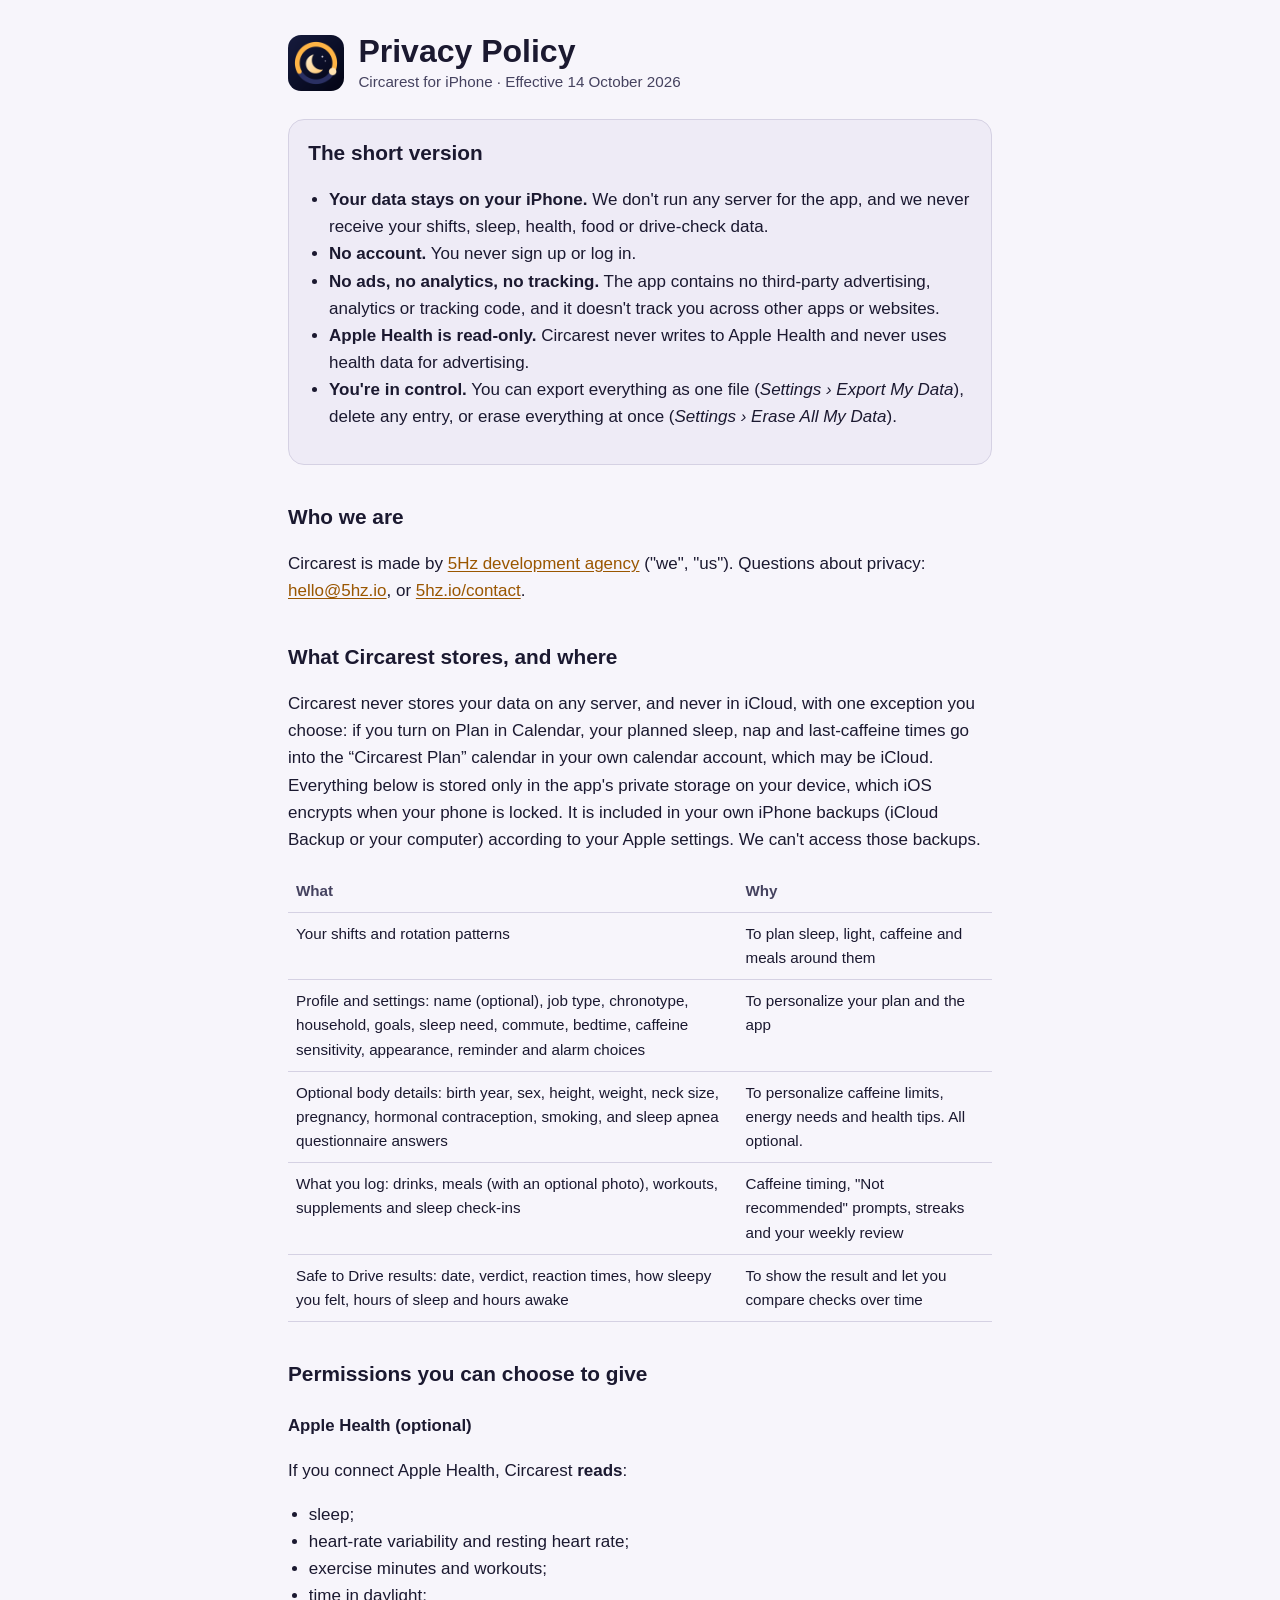
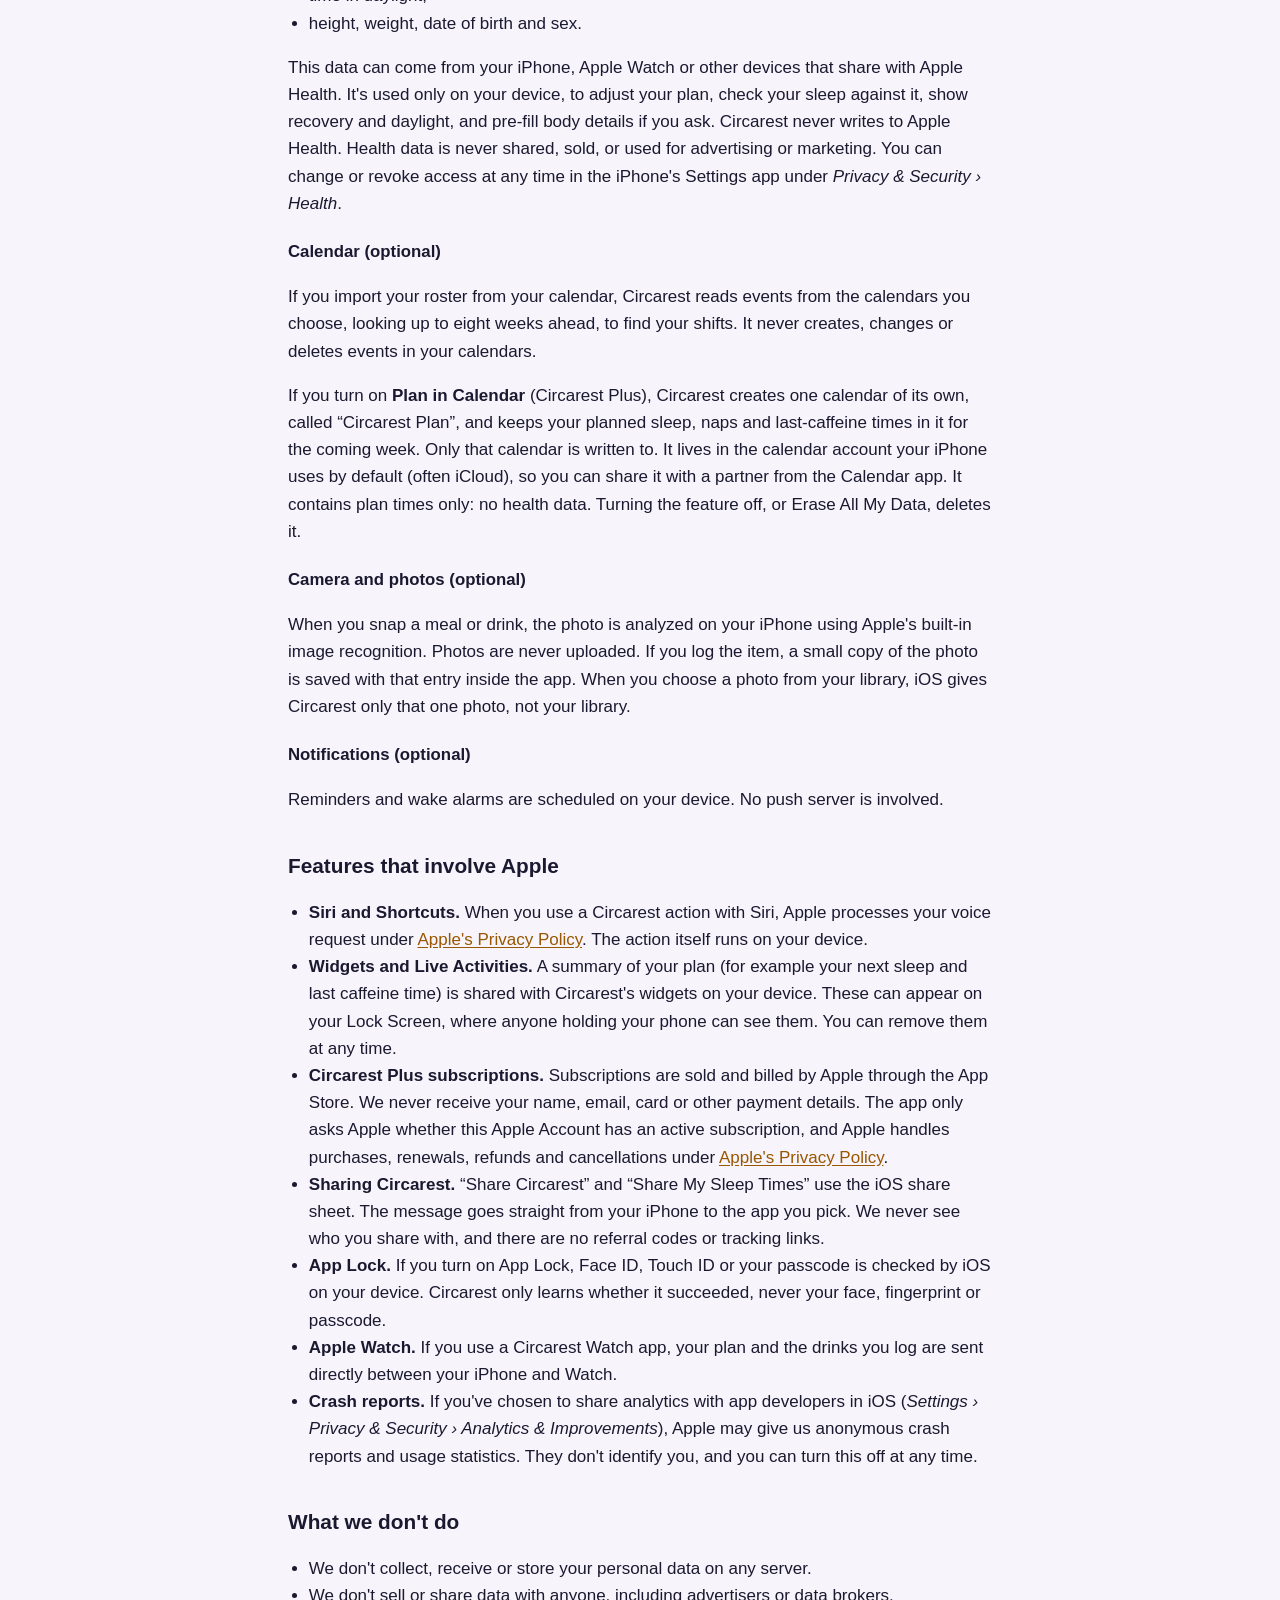
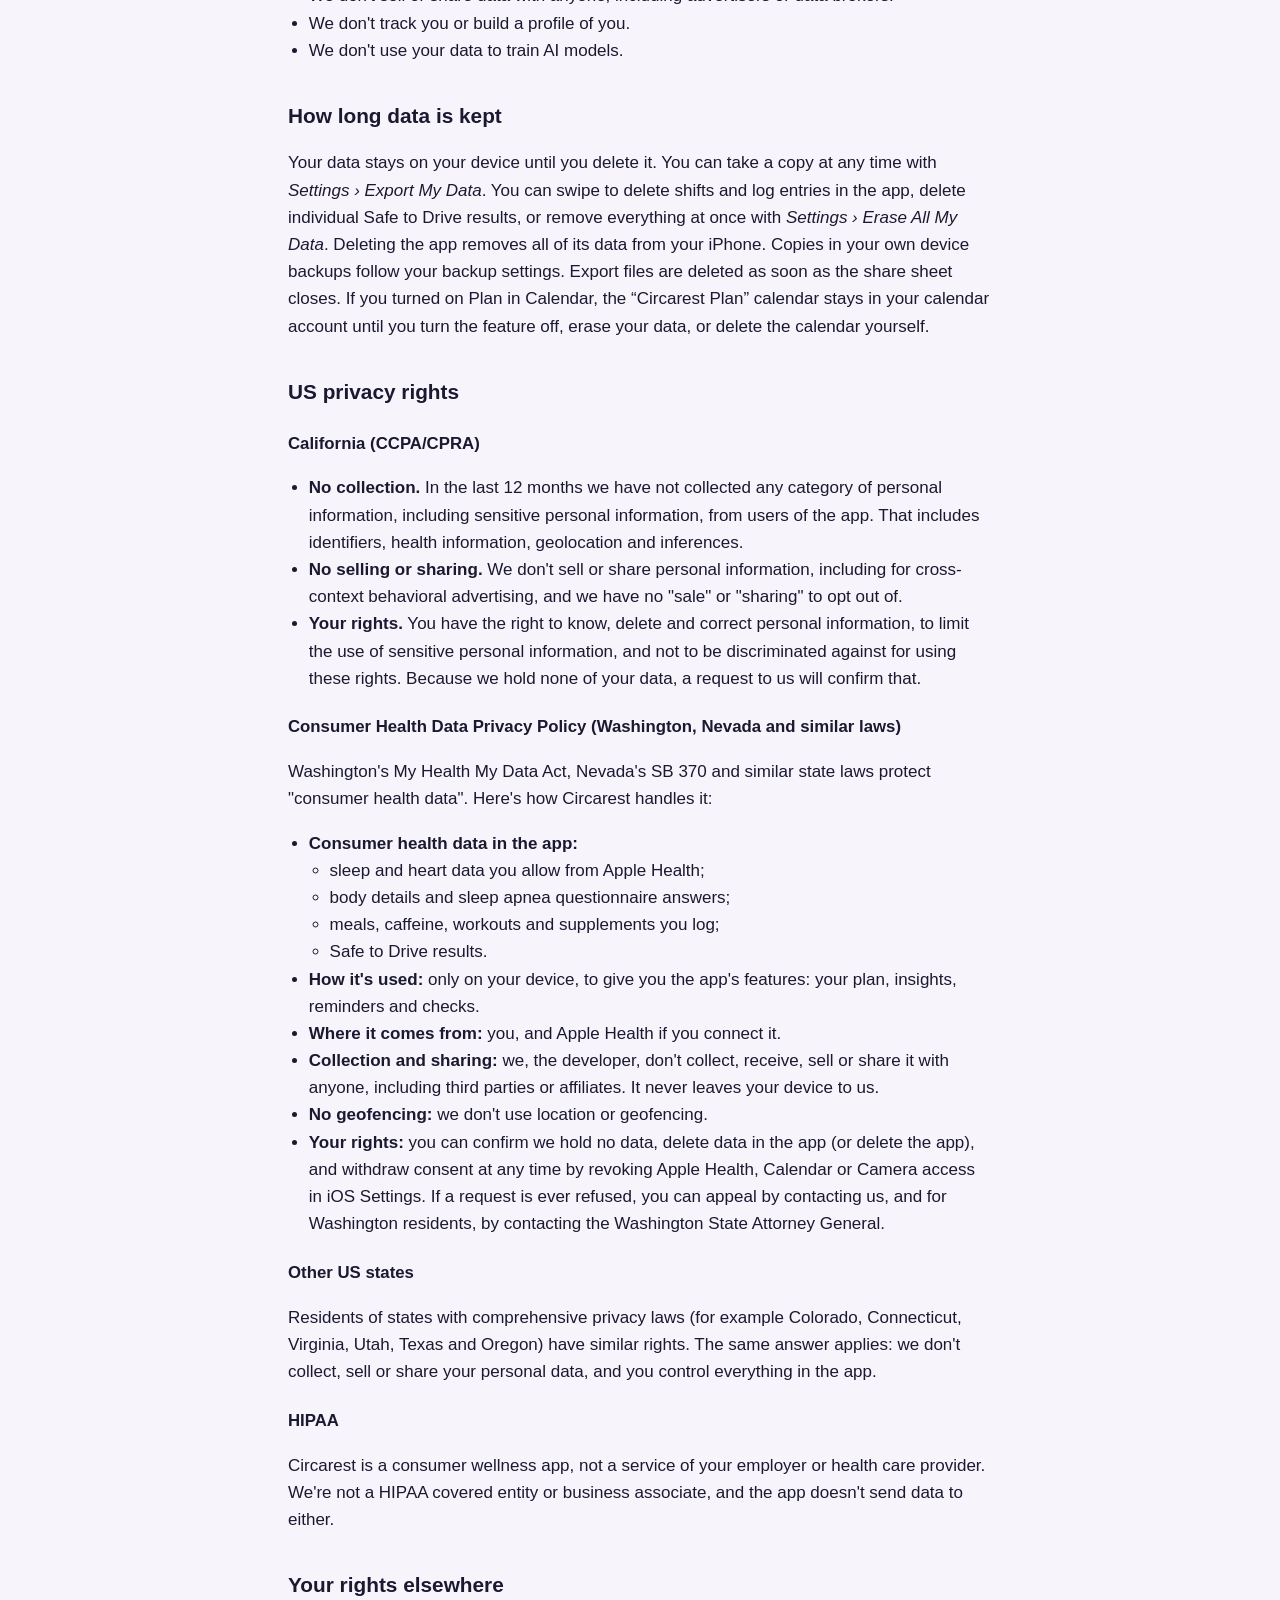
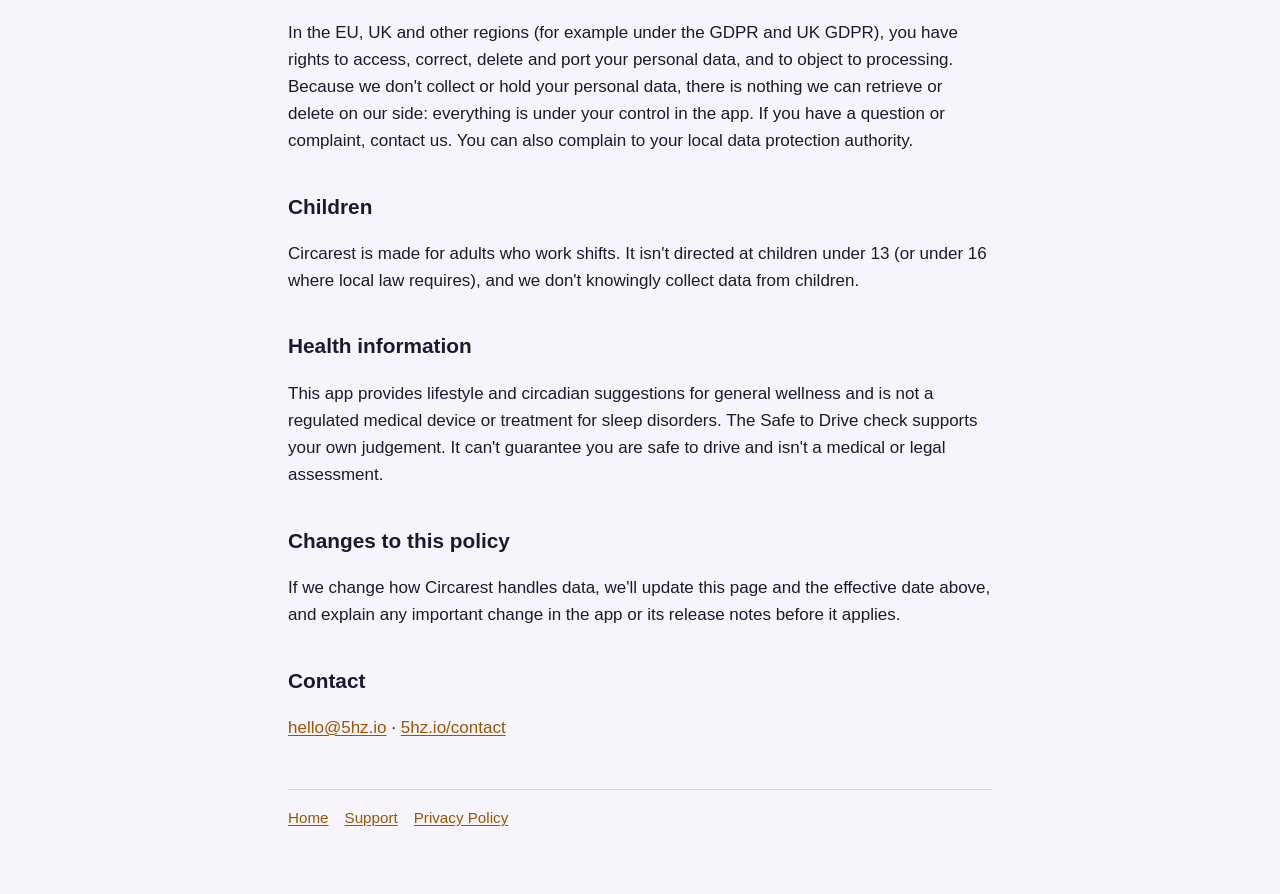
==== privacy.html @ caa6cf0d "Circarest privacy policy, support and home pages" ====
<!doctype html>
<html lang="en">
<head>
<meta charset="utf-8">
<meta name="viewport" content="width=device-width, initial-scale=1">
<title>Privacy Policy · Circarest</title>
<meta name="description" content="Circarest keeps your data on your iPhone. No account, no ads, no tracking.">
<link rel="stylesheet" href="site.css">
</head>
<body>
<main>
  <header class="brand">
    <img src="icon.png" alt="" width="56" height="56">
    <div>
      <h1>Privacy Policy</h1>
      <p>Circarest for iPhone · Effective 14 October 2026</p>
    </div>
  </header>

  <div class="card highlight">
    <h2>The short version</h2>
    <ul>
      <li><strong>Your data stays on your iPhone.</strong> We don't run any server for the app, and we never receive your shifts, sleep, health, food or drive-check data.</li>
      <li><strong>No account.</strong> You never sign up or log in.</li>
      <li><strong>No ads, no analytics, no tracking.</strong> The app contains no third-party advertising, analytics or tracking code, and it doesn't track you across other apps or websites.</li>
      <li><strong>Apple Health is read-only.</strong> Circarest never writes to Apple Health and never uses health data for advertising.</li>
      <li><strong>You're in control.</strong> You can export everything as one file (<em>Settings › Export My Data</em>), delete any entry, or erase everything at once (<em>Settings › Erase All My Data</em>).</li>
    </ul>
  </div>

  <h2>Who we are</h2>
  <p>Circarest is made by <a href="https://5hz.io">5Hz development agency</a> ("we", "us"). Questions about privacy: <a href="mailto:hello@5hz.io">hello@5hz.io</a>, or <a href="https://5hz.io/contact">5hz.io/contact</a>.</p>

  <h2>What Circarest stores, and where</h2>
  <p>Circarest never stores your data on any server, and never in iCloud, with one exception you choose: if you turn on Plan in Calendar, your planned sleep, nap and last-caffeine times go into the “Circarest Plan” calendar in your own calendar account, which may be iCloud. Everything below is stored only in the app's private storage on your device, which iOS encrypts when your phone is locked. It is included in your own iPhone backups (iCloud Backup or your computer) according to your Apple settings. We can't access those backups.</p>
  <table>
    <thead><tr><th scope="col">What</th><th scope="col">Why</th></tr></thead>
    <tbody>
      <tr><td>Your shifts and rotation patterns</td><td>To plan sleep, light, caffeine and meals around them</td></tr>
      <tr><td>Profile and settings: name (optional), job type, chronotype, household, goals, sleep need, commute, bedtime, caffeine sensitivity, appearance, reminder and alarm choices</td><td>To personalize your plan and the app</td></tr>
      <tr><td>Optional body details: birth year, sex, height, weight, neck size, pregnancy, hormonal contraception, smoking, and sleep apnea questionnaire answers</td><td>To personalize caffeine limits, energy needs and health tips. All optional.</td></tr>
      <tr><td>What you log: drinks, meals (with an optional photo), workouts, supplements and sleep check-ins</td><td>Caffeine timing, "Not recommended" prompts, streaks and your weekly review</td></tr>
      <tr><td>Safe to Drive results: date, verdict, reaction times, how sleepy you felt, hours of sleep and hours awake</td><td>To show the result and let you compare checks over time</td></tr>
    </tbody>
  </table>

  <h2>Permissions you can choose to give</h2>
  <h3>Apple Health (optional)</h3>
  <p>If you connect Apple Health, Circarest <strong>reads</strong>:</p>
  <ul>
    <li>sleep;</li>
    <li>heart-rate variability and resting heart rate;</li>
    <li>exercise minutes and workouts;</li>
    <li>time in daylight;</li>
    <li>height, weight, date of birth and sex.</li>
  </ul>
  <p>This data can come from your iPhone, Apple Watch or other devices that share with Apple Health. It's used only on your device, to adjust your plan, check your sleep against it, show recovery and daylight, and pre-fill body details if you ask. Circarest never writes to Apple Health. Health data is never shared, sold, or used for advertising or marketing. You can change or revoke access at any time in the iPhone's Settings app under <em>Privacy &amp; Security › Health</em>.</p>

  <h3>Calendar (optional)</h3>
  <p>If you import your roster from your calendar, Circarest reads events from the calendars you choose, looking up to eight weeks ahead, to find your shifts. It never creates, changes or deletes events in your calendars.</p>
  <p>If you turn on <strong>Plan in Calendar</strong> (Circarest Plus), Circarest creates one calendar of its own, called “Circarest Plan”, and keeps your planned sleep, naps and last-caffeine times in it for the coming week. Only that calendar is written to. It lives in the calendar account your iPhone uses by default (often iCloud), so you can share it with a partner from the Calendar app. It contains plan times only: no health data. Turning the feature off, or Erase All My Data, deletes it.</p>

  <h3>Camera and photos (optional)</h3>
  <p>When you snap a meal or drink, the photo is analyzed on your iPhone using Apple's built-in image recognition. Photos are never uploaded. If you log the item, a small copy of the photo is saved with that entry inside the app. When you choose a photo from your library, iOS gives Circarest only that one photo, not your library.</p>

  <h3>Notifications (optional)</h3>
  <p>Reminders and wake alarms are scheduled on your device. No push server is involved.</p>

  <h2>Features that involve Apple</h2>
  <ul>
    <li><strong>Siri and Shortcuts.</strong> When you use a Circarest action with Siri, Apple processes your voice request under <a href="https://www.apple.com/legal/privacy/">Apple's Privacy Policy</a>. The action itself runs on your device.</li>
    <li><strong>Widgets and Live Activities.</strong> A summary of your plan (for example your next sleep and last caffeine time) is shared with Circarest's widgets on your device. These can appear on your Lock Screen, where anyone holding your phone can see them. You can remove them at any time.</li>
    <li><strong>Circarest Plus subscriptions.</strong> Subscriptions are sold and billed by Apple through the App Store. We never receive your name, email, card or other payment details. The app only asks Apple whether this Apple Account has an active subscription, and Apple handles purchases, renewals, refunds and cancellations under <a href="https://www.apple.com/legal/privacy/">Apple's Privacy Policy</a>.</li>
    <li><strong>Sharing Circarest.</strong> “Share Circarest” and “Share My Sleep Times” use the iOS share sheet. The message goes straight from your iPhone to the app you pick. We never see who you share with, and there are no referral codes or tracking links.</li>
    <li><strong>App Lock.</strong> If you turn on App Lock, Face ID, Touch ID or your passcode is checked by iOS on your device. Circarest only learns whether it succeeded, never your face, fingerprint or passcode.</li>
    <li><strong>Apple Watch.</strong> If you use a Circarest Watch app, your plan and the drinks you log are sent directly between your iPhone and Watch.</li>
    <li><strong>Crash reports.</strong> If you've chosen to share analytics with app developers in iOS (<em>Settings › Privacy &amp; Security › Analytics &amp; Improvements</em>), Apple may give us anonymous crash reports and usage statistics. They don't identify you, and you can turn this off at any time.</li>
  </ul>

  <h2>What we don't do</h2>
  <ul>
    <li>We don't collect, receive or store your personal data on any server.</li>
    <li>We don't sell or share data with anyone, including advertisers or data brokers.</li>
    <li>We don't track you or build a profile of you.</li>
    <li>We don't use your data to train AI models.</li>
  </ul>

  <h2>How long data is kept</h2>
  <p>Your data stays on your device until you delete it. You can take a copy at any time with <em>Settings › Export My Data</em>. You can swipe to delete shifts and log entries in the app, delete individual Safe to Drive results, or remove everything at once with <em>Settings › Erase All My Data</em>. Deleting the app removes all of its data from your iPhone. Copies in your own device backups follow your backup settings. Export files are deleted as soon as the share sheet closes. If you turned on Plan in Calendar, the “Circarest Plan” calendar stays in your calendar account until you turn the feature off, erase your data, or delete the calendar yourself.</p>

  <h2 id="us-privacy">US privacy rights</h2>
  <h3>California (CCPA/CPRA)</h3>
  <ul>
    <li><strong>No collection.</strong> In the last 12 months we have not collected any category of personal information, including sensitive personal information, from users of the app. That includes identifiers, health information, geolocation and inferences.</li>
    <li><strong>No selling or sharing.</strong> We don't sell or share personal information, including for cross-context behavioral advertising, and we have no "sale" or "sharing" to opt out of.</li>
    <li><strong>Your rights.</strong> You have the right to know, delete and correct personal information, to limit the use of sensitive personal information, and not to be discriminated against for using these rights. Because we hold none of your data, a request to us will confirm that.</li>
  </ul>

  <h3 id="consumer-health-data">Consumer Health Data Privacy Policy (Washington, Nevada and similar laws)</h3>
  <p>Washington's My Health My Data Act, Nevada's SB 370 and similar state laws protect "consumer health data". Here's how Circarest handles it:</p>
  <ul>
    <li><strong>Consumer health data in the app:</strong>
      <ul>
        <li>sleep and heart data you allow from Apple Health;</li>
        <li>body details and sleep apnea questionnaire answers;</li>
        <li>meals, caffeine, workouts and supplements you log;</li>
        <li>Safe to Drive results.</li>
      </ul>
    </li>
    <li><strong>How it's used:</strong> only on your device, to give you the app's features: your plan, insights, reminders and checks.</li>
    <li><strong>Where it comes from:</strong> you, and Apple Health if you connect it.</li>
    <li><strong>Collection and sharing:</strong> we, the developer, don't collect, receive, sell or share it with anyone, including third parties or affiliates. It never leaves your device to us.</li>
    <li><strong>No geofencing:</strong> we don't use location or geofencing.</li>
    <li><strong>Your rights:</strong> you can confirm we hold no data, delete data in the app (or delete the app), and withdraw consent at any time by revoking Apple Health, Calendar or Camera access in iOS Settings. If a request is ever refused, you can appeal by contacting us, and for Washington residents, by contacting the Washington State Attorney General.</li>
  </ul>

  <h3>Other US states</h3>
  <p>Residents of states with comprehensive privacy laws (for example Colorado, Connecticut, Virginia, Utah, Texas and Oregon) have similar rights. The same answer applies: we don't collect, sell or share your personal data, and you control everything in the app.</p>

  <h3>HIPAA</h3>
  <p>Circarest is a consumer wellness app, not a service of your employer or health care provider. We're not a HIPAA covered entity or business associate, and the app doesn't send data to either.</p>

  <h2>Your rights elsewhere</h2>
  <p>In the EU, UK and other regions (for example under the GDPR and UK GDPR), you have rights to access, correct, delete and port your personal data, and to object to processing. Because we don't collect or hold your personal data, there is nothing we can retrieve or delete on our side: everything is under your control in the app. If you have a question or complaint, contact us. You can also complain to your local data protection authority.</p>

  <h2>Children</h2>
  <p>Circarest is made for adults who work shifts. It isn't directed at children under 13 (or under 16 where local law requires), and we don't knowingly collect data from children.</p>

  <h2>Health information</h2>
  <p>This app provides lifestyle and circadian suggestions for general wellness and is not a regulated medical device or treatment for sleep disorders. The Safe to Drive check supports your own judgement. It can't guarantee you are safe to drive and isn't a medical or legal assessment.</p>

  <h2>Changes to this policy</h2>
  <p>If we change how Circarest handles data, we'll update this page and the effective date above, and explain any important change in the app or its release notes before it applies.</p>

  <h2>Contact</h2>
  <p><a href="mailto:hello@5hz.io">hello@5hz.io</a> · <a href="https://5hz.io/contact">5hz.io/contact</a></p>

  <nav class="links" aria-label="More">
    <a href="index.html">Home</a>
    <a href="support.html">Support</a>
    <a href="privacy.html" aria-current="page">Privacy Policy</a>
  </nav>
</main>
</body>
</html>
---- site.css ----
/* Circarest pages: one stylesheet, semantic colour tokens, light and dark from the system setting.
   Same colours as the app; every text pairing meets WCAG AA (see ThemeContrastTests). No web fonts, no scripts. */
:root {
  color-scheme: light dark;
  --bg: #F7F5FB; --surface: #FFFFFF; --surface-raised: #EEEBF6; --separator: #D5D1E3;
  --text: #1B1930; --text-secondary: #45425F; --accent: #9A5600; --on-accent: #FFFFFF;
}
@media (prefers-color-scheme: dark) {
  :root {
    --bg: #0B0D1B; --surface: #14172B; --surface-raised: #1D2140; --separator: #2A2E52;
    --text: #E4E2F0; --text-secondary: #A9A7C4; --accent: #FFB347; --on-accent: #0B0D1B;
  }
}
* { box-sizing: border-box; }
html { -webkit-text-size-adjust: 100%; }
body {
  margin: 0; background: var(--bg); color: var(--text);
  font: 17px/1.6 -apple-system, BlinkMacSystemFont, "SF Pro Text", "Segoe UI", Roboto, "Helvetica Neue", Arial, sans-serif;
}
main { max-width: 46rem; margin: 0 auto; padding: 2rem 1rem 4rem; }
header.brand { display: flex; align-items: center; gap: 0.9rem; margin-bottom: 1.5rem; }
header.brand img { width: 56px; height: 56px; border-radius: 13px; }
header.brand p { margin: 0; color: var(--text-secondary); font-size: 0.95rem; }
h1 { font-size: 2rem; line-height: 1.2; margin: 0; }
h2 { font-size: 1.3rem; margin: 2.2rem 0 0.5rem; }
h3 { font-size: 1.05rem; margin: 1.4rem 0 0.3rem; }
p, li { color: var(--text); }
.muted { color: var(--text-secondary); }
a { color: var(--accent); text-underline-offset: 2px; }
a:focus-visible, summary:focus-visible { outline: 3px solid var(--accent); outline-offset: 3px; border-radius: 4px; }
.card { background: var(--surface); border: 1px solid var(--separator); border-radius: 16px; padding: 1rem 1.2rem; margin: 1rem 0; }
.card.highlight { background: var(--surface-raised); }
.card h2:first-child, .card h3:first-child { margin-top: 0; }
ul { padding-left: 1.3rem; }
table { width: 100%; border-collapse: collapse; margin: 0.8rem 0; font-size: 0.95rem; }
th, td { text-align: left; vertical-align: top; padding: 0.55rem 0.5rem; border-bottom: 1px solid var(--separator); }
th { color: var(--text-secondary); font-weight: 600; }
details { background: var(--surface); border: 1px solid var(--separator); border-radius: 14px; padding: 0.2rem 1rem; margin: 0.6rem 0; }
summary { cursor: pointer; font-weight: 600; padding: 0.7rem 0; min-height: 44px; }
details[open] summary { border-bottom: 1px solid var(--separator); margin-bottom: 0.6rem; }
.button { display: inline-block; background: var(--accent); color: var(--on-accent); text-decoration: none; font-weight: 600;
  padding: 0.75rem 1.3rem; border-radius: 999px; min-height: 44px; }
nav.links { display: flex; flex-wrap: wrap; gap: 1rem; margin-top: 3rem; padding-top: 1rem; border-top: 1px solid var(--separator); font-size: 0.95rem; }
.placeholder { background: var(--surface-raised); border: 1px dashed var(--accent); border-radius: 6px; padding: 0 0.3rem; }
@media (prefers-reduced-motion: no-preference) { html { scroll-behavior: smooth; } }
/* A placeholder that is also a button keeps the button's colours (readable), with the dashed marker outline. */
.button.placeholder { background: var(--accent); color: var(--on-accent); border: 2px dashed var(--on-accent); }

/* Landing page */
.hero { margin: 0.5rem 0 1.5rem; }
.hero h2 { font-size: 1.8rem; margin-top: 0.5rem; }
.grid { display: grid; grid-template-columns: repeat(auto-fit, minmax(16rem, 1fr)); gap: 0.8rem; }
.grid .card { margin: 0; }
.grid h3 { margin-top: 0; }
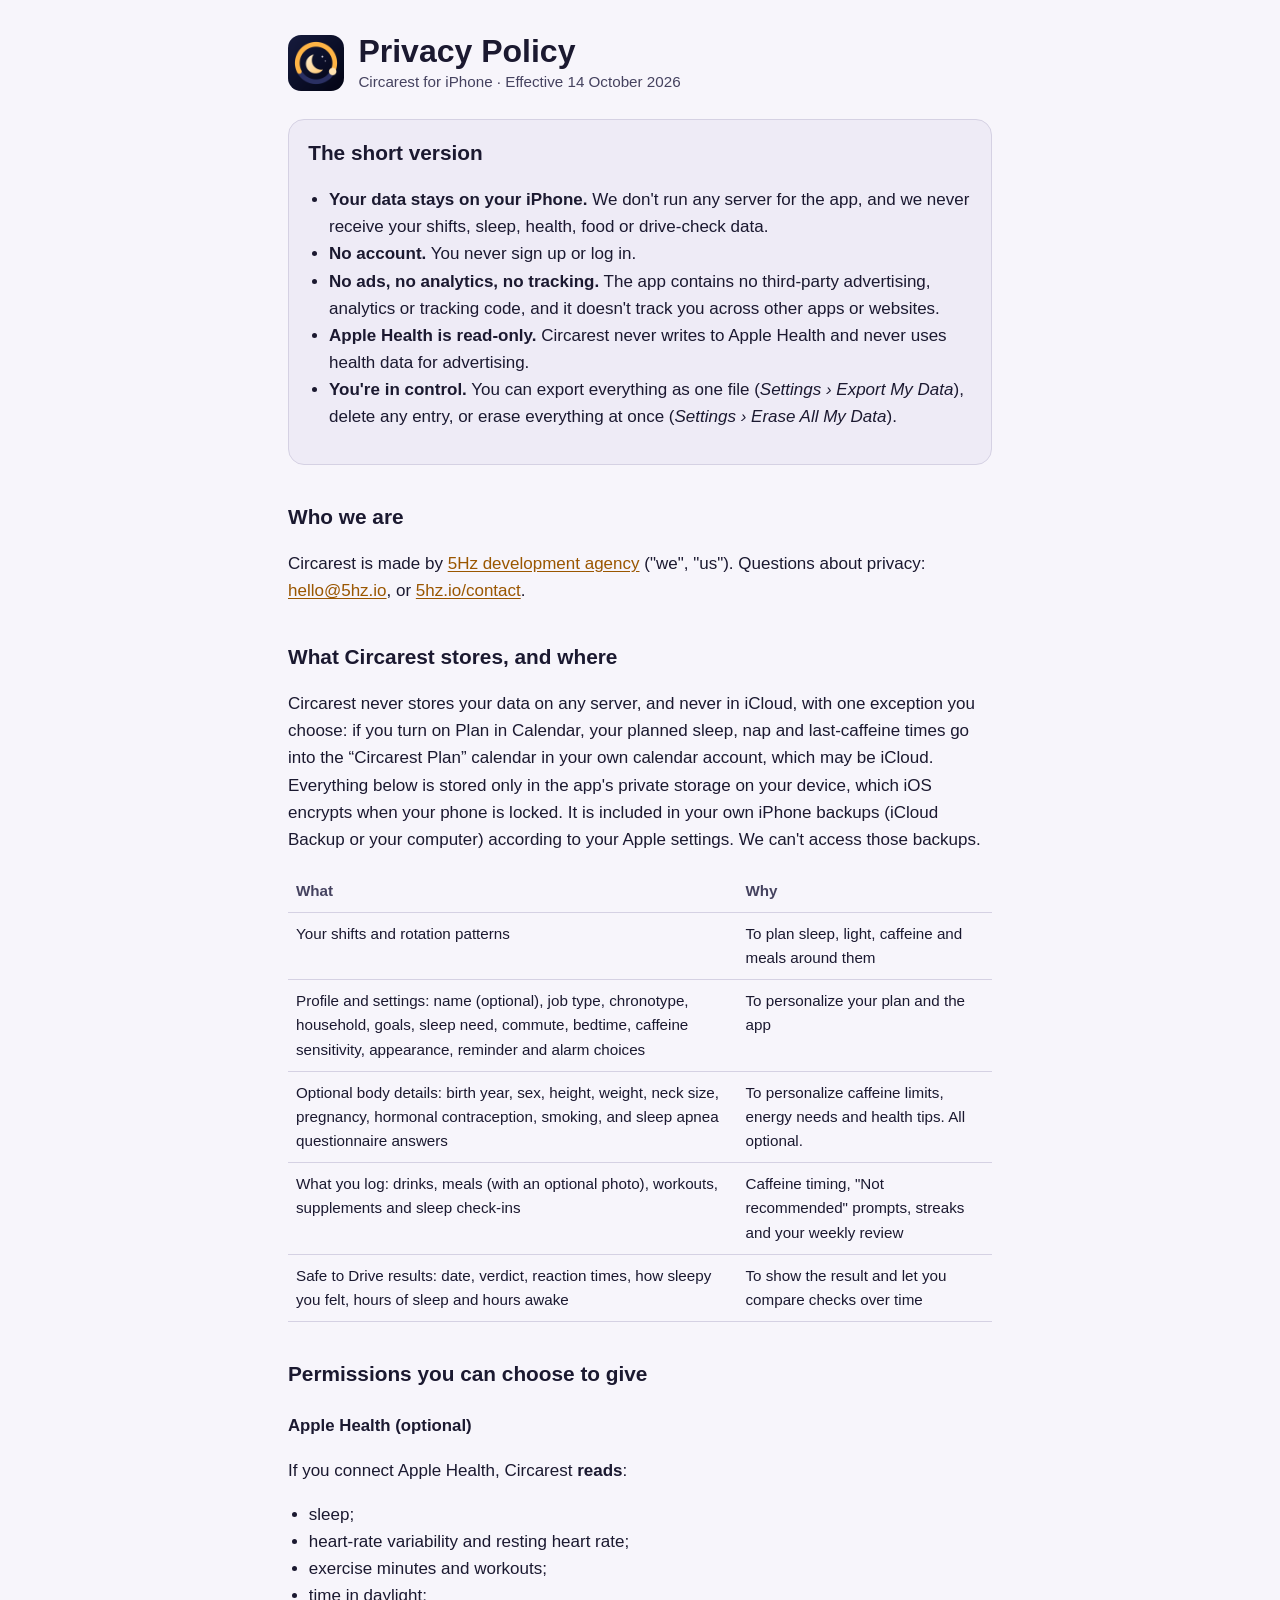
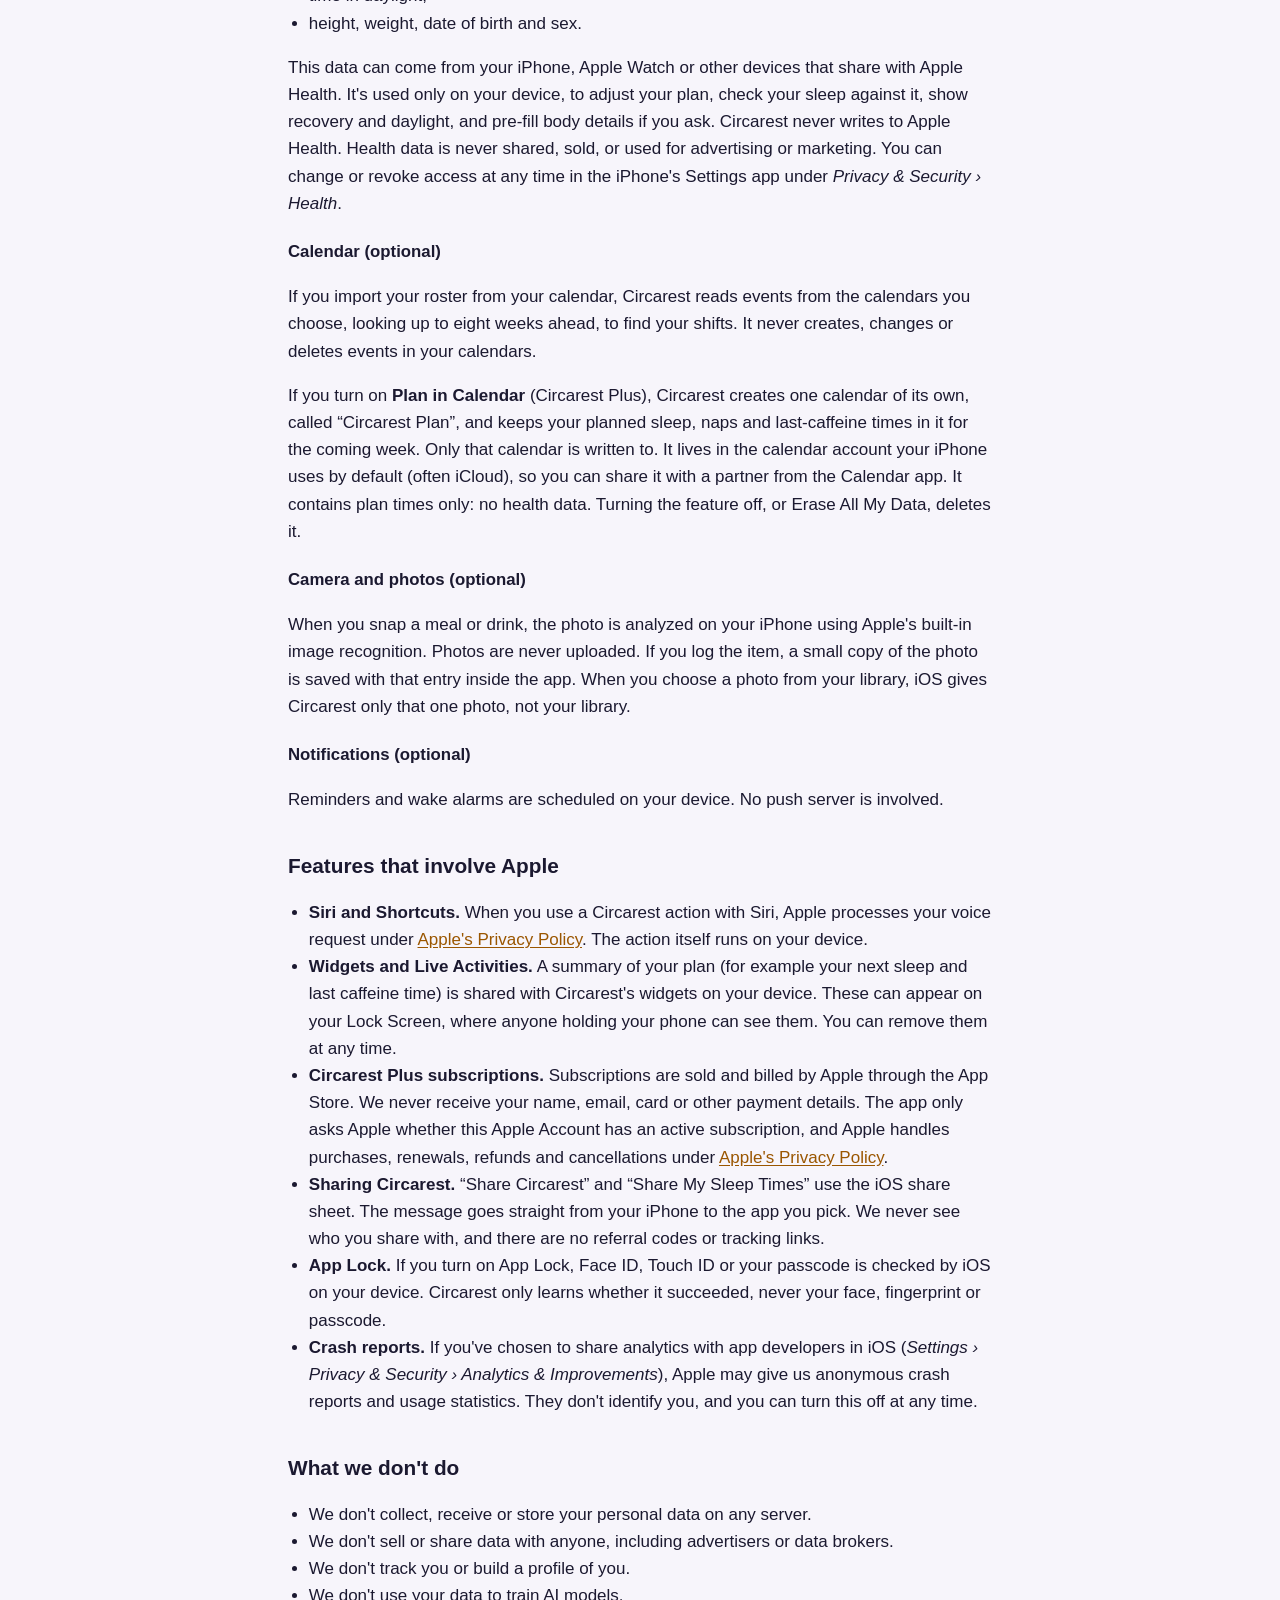
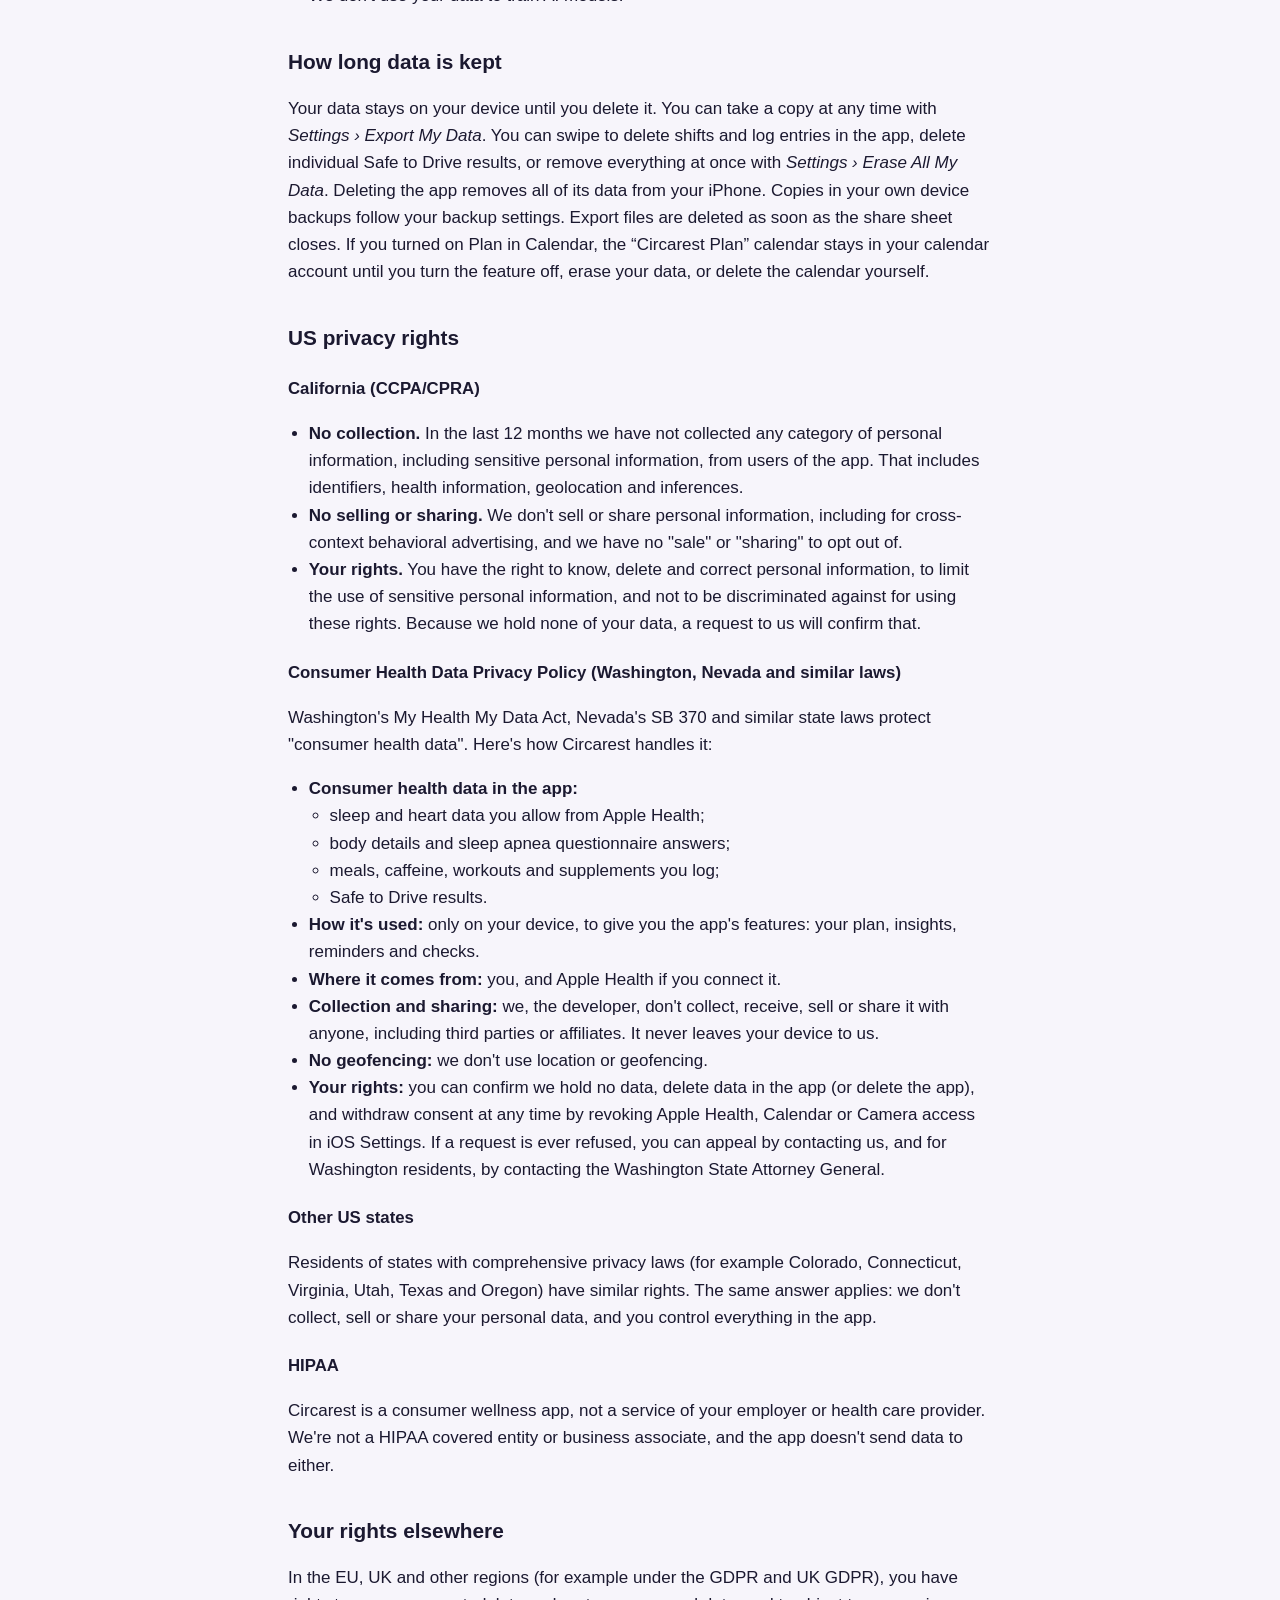
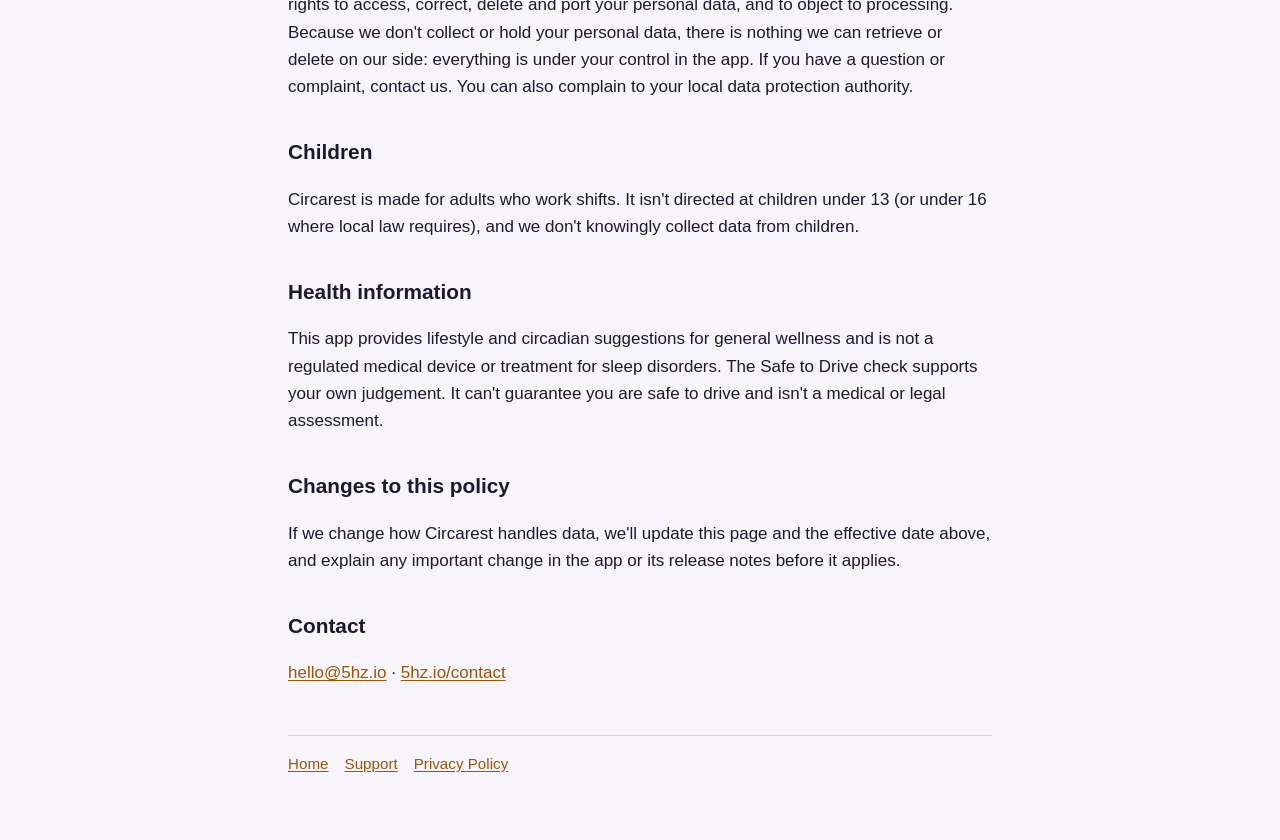
==== commit ec90eade: "Privacy policy: remove the Watch app paragraph (not in this release)" ====
--- a/privacy.html
+++ b/privacy.html
@@ -73,7 +73,6 @@
     <li><strong>Circarest Plus subscriptions.</strong> Subscriptions are sold and billed by Apple through the App Store. We never receive your name, email, card or other payment details. The app only asks Apple whether this Apple Account has an active subscription, and Apple handles purchases, renewals, refunds and cancellations under <a href="https://www.apple.com/legal/privacy/">Apple's Privacy Policy</a>.</li>
     <li><strong>Sharing Circarest.</strong> “Share Circarest” and “Share My Sleep Times” use the iOS share sheet. The message goes straight from your iPhone to the app you pick. We never see who you share with, and there are no referral codes or tracking links.</li>
     <li><strong>App Lock.</strong> If you turn on App Lock, Face ID, Touch ID or your passcode is checked by iOS on your device. Circarest only learns whether it succeeded, never your face, fingerprint or passcode.</li>
-    <li><strong>Apple Watch.</strong> If you use a Circarest Watch app, your plan and the drinks you log are sent directly between your iPhone and Watch.</li>
     <li><strong>Crash reports.</strong> If you've chosen to share analytics with app developers in iOS (<em>Settings › Privacy &amp; Security › Analytics &amp; Improvements</em>), Apple may give us anonymous crash reports and usage statistics. They don't identify you, and you can turn this off at any time.</li>
   </ul>
 
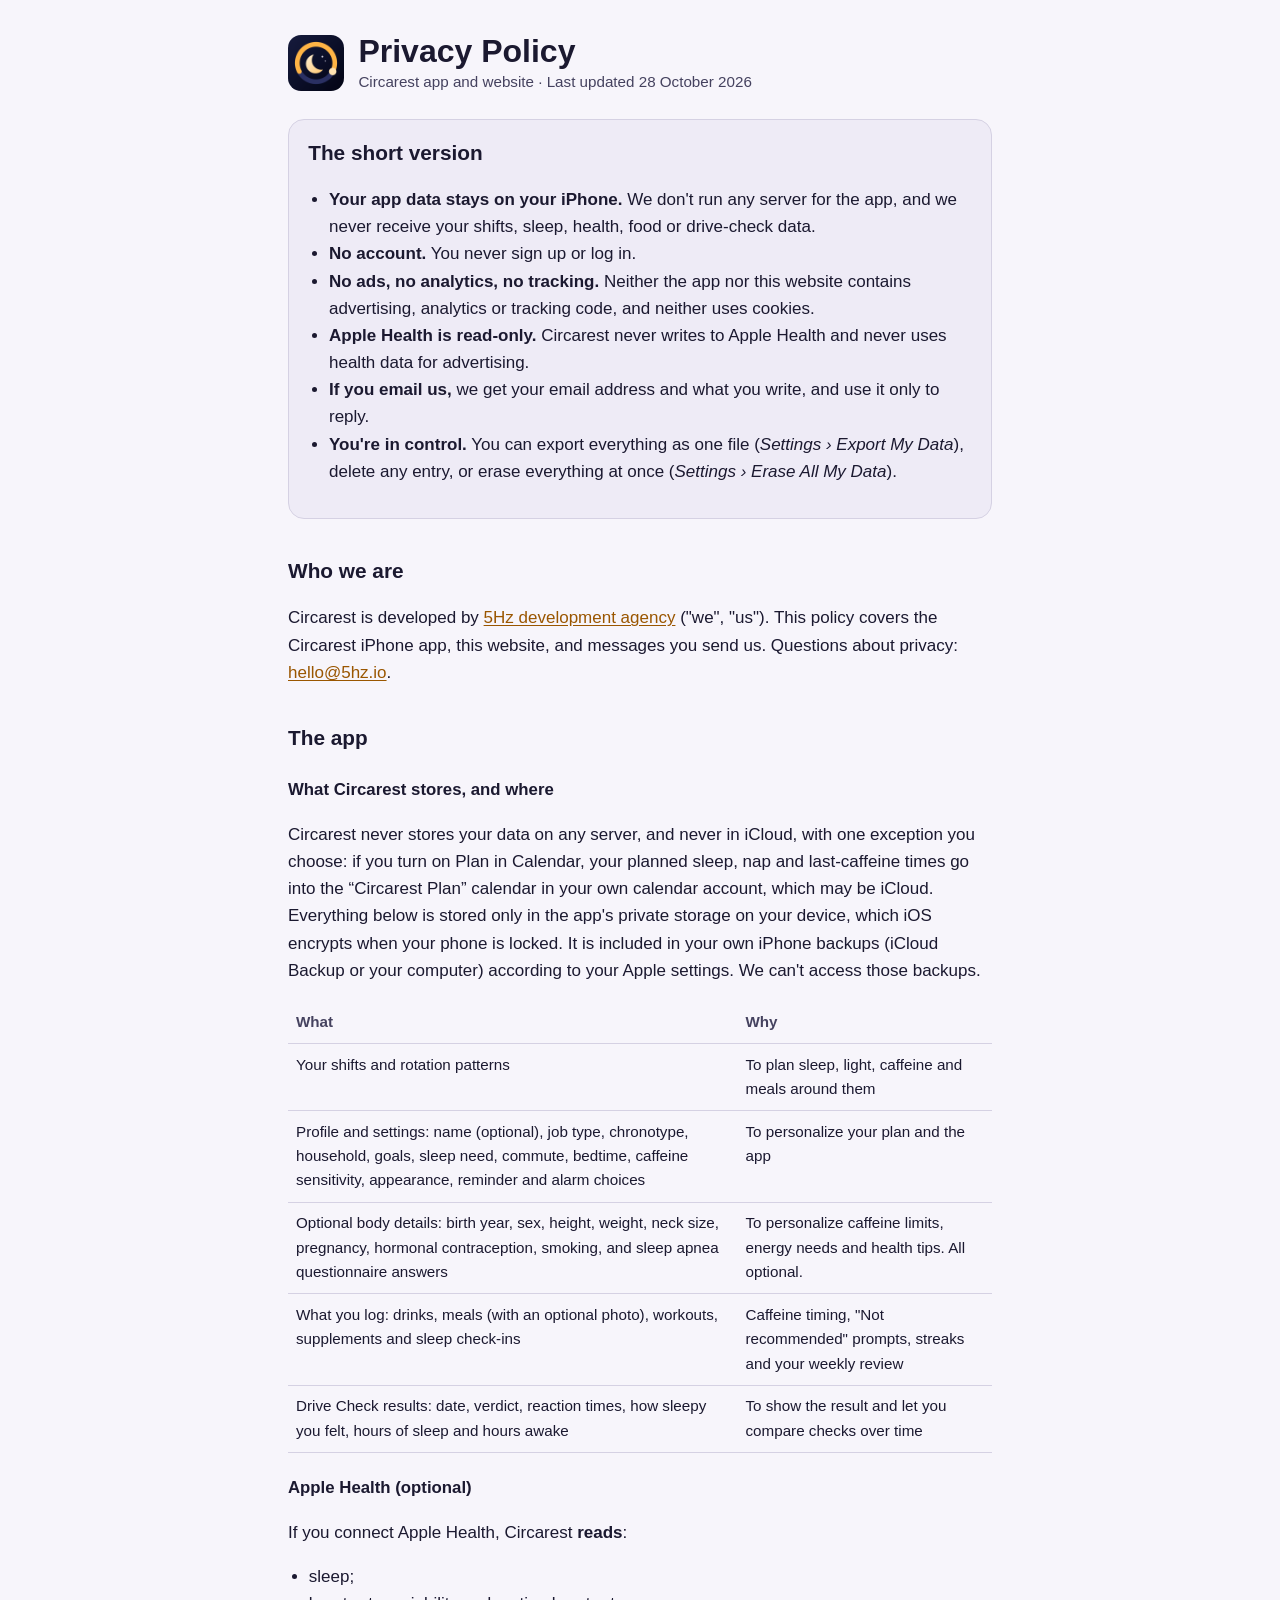
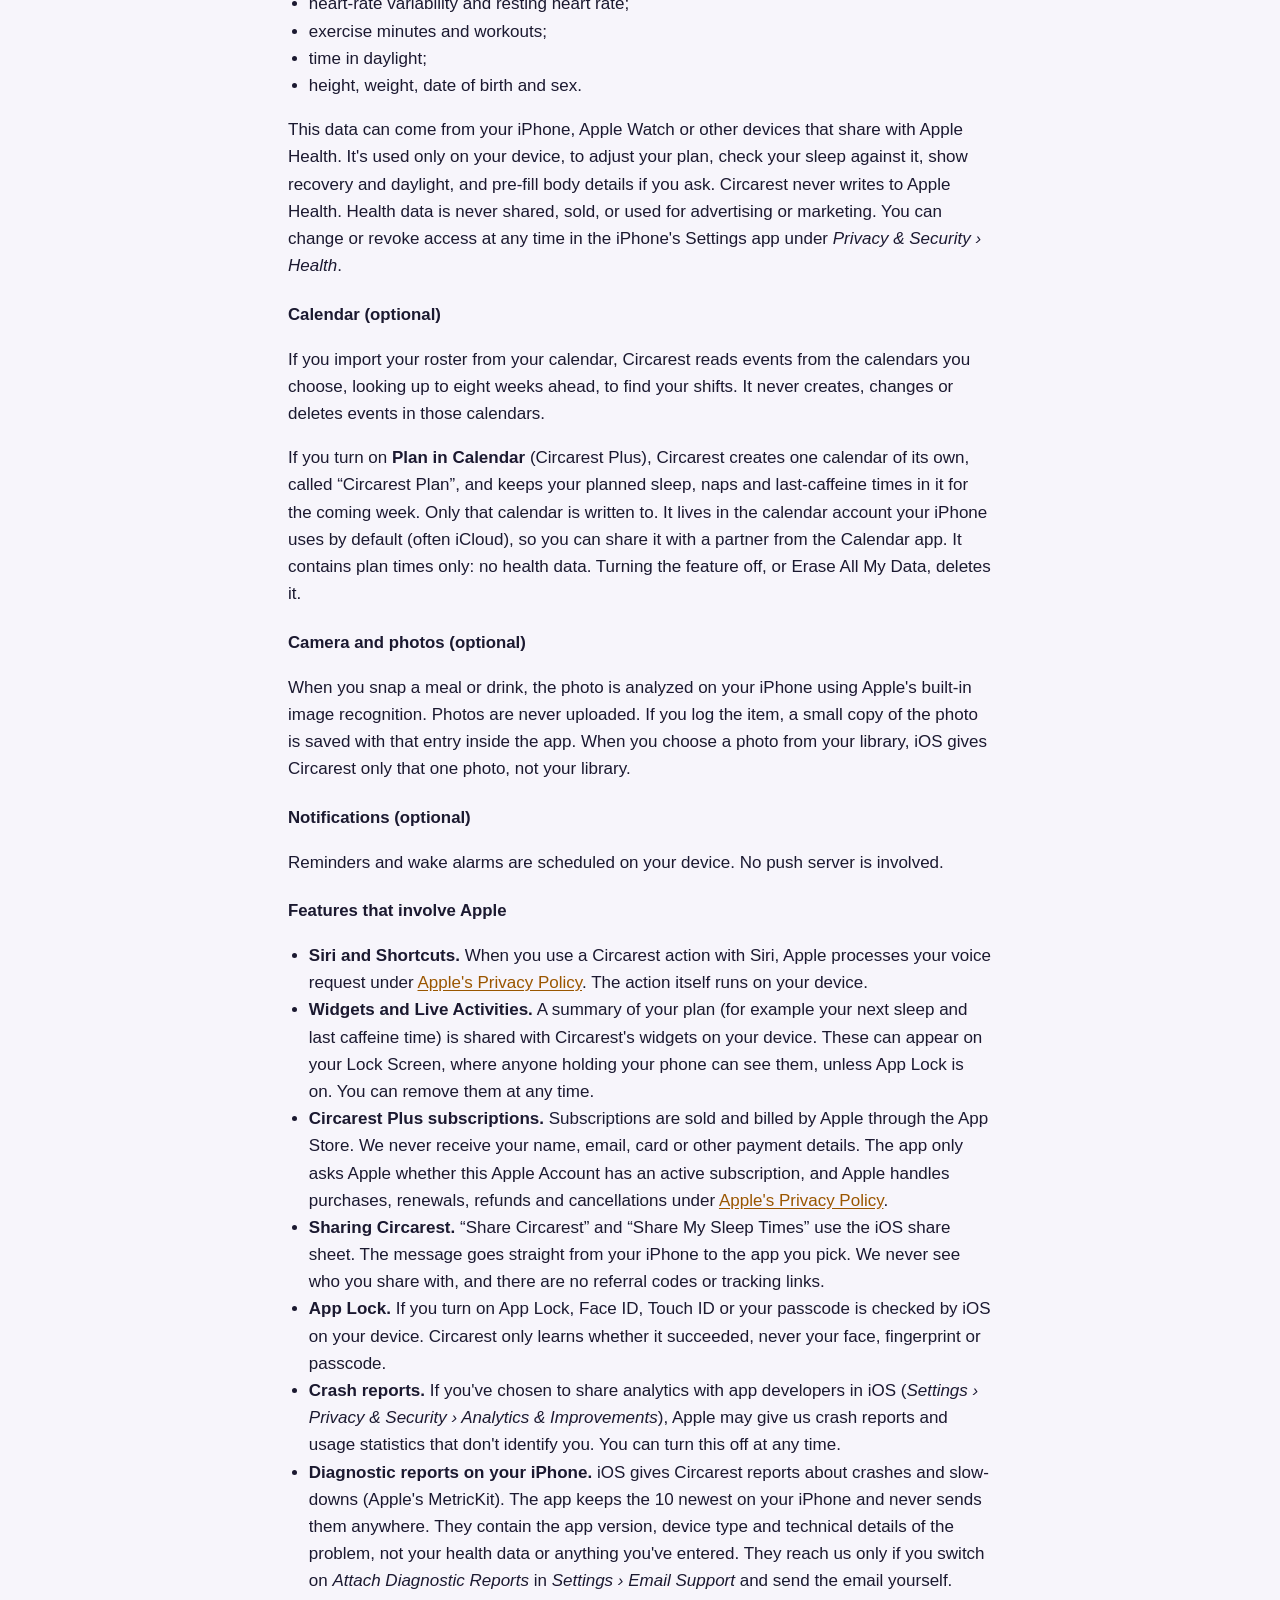
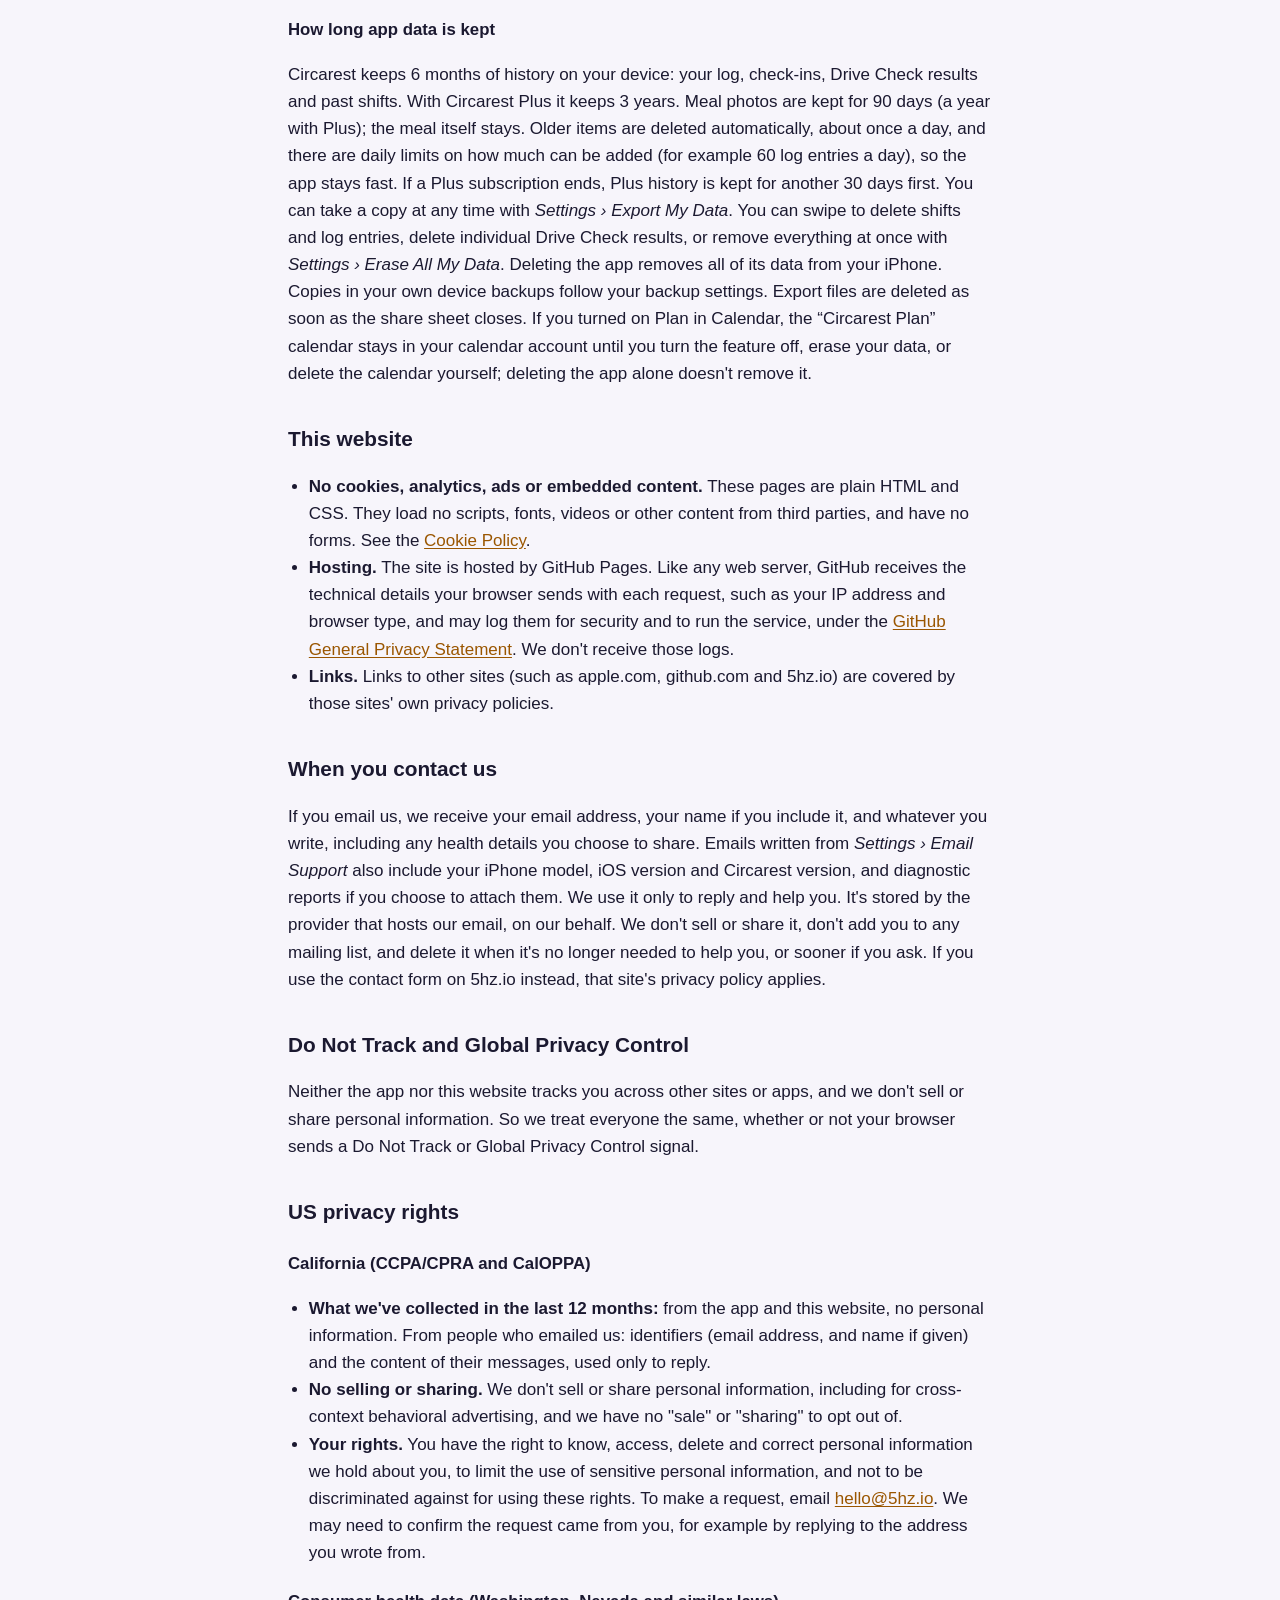
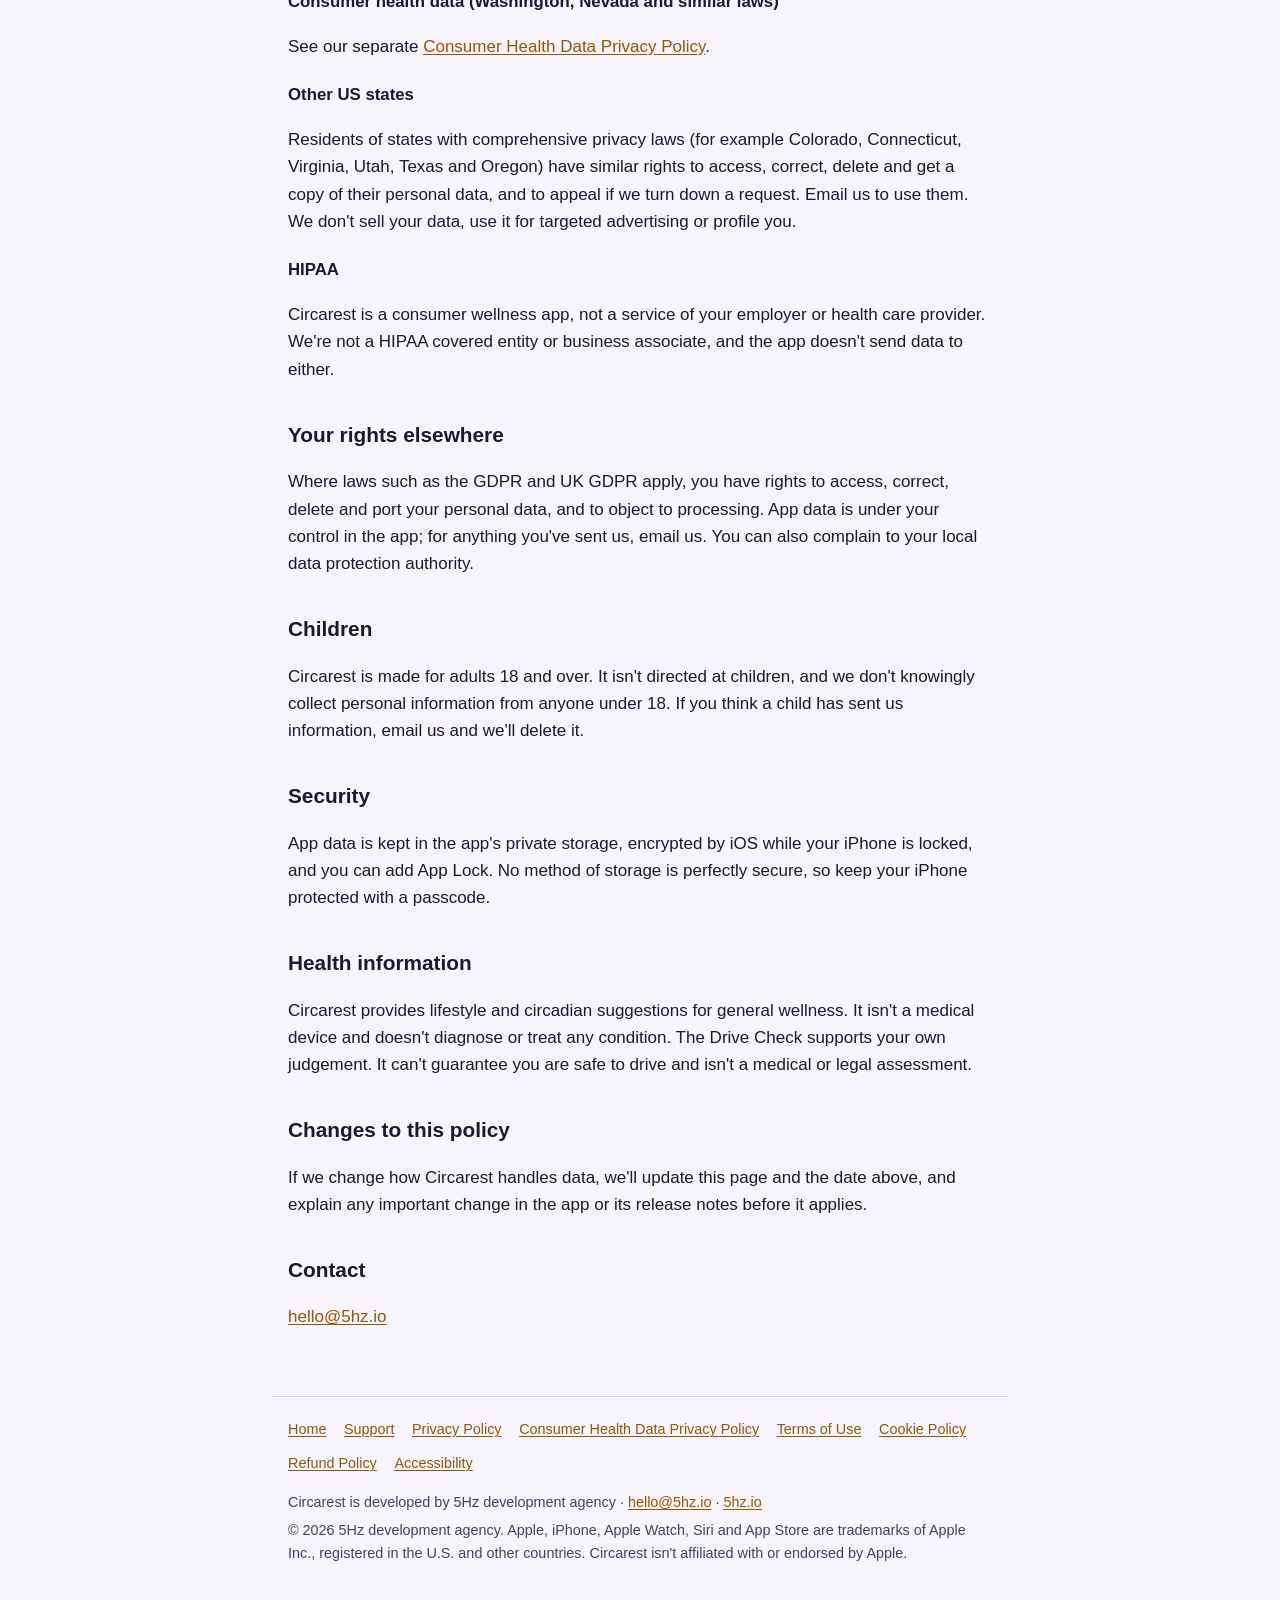
==== commit 27d39eb0: "Add terms, health data, cookie, refund and accessibility pages Splits the Consumer Health Data Priva" ====
--- a/privacy.html
+++ b/privacy.html
@@ -6,32 +6,36 @@
 <title>Privacy Policy · Circarest</title>
 <meta name="description" content="Circarest keeps your data on your iPhone. No account, no ads, no tracking.">
 <link rel="stylesheet" href="site.css">
+<link rel="icon" href="icon.png">
 </head>
 <body>
-<main>
+<a class="skip" href="#content">Skip to content</a>
+<main id="content">
   <header class="brand">
     <img src="icon.png" alt="" width="56" height="56">
     <div>
       <h1>Privacy Policy</h1>
-      <p>Circarest for iPhone · Effective 14 October 2026</p>
+      <p>Circarest app and website · Last updated 28 October 2026</p>
     </div>
   </header>
 
   <div class="card highlight">
     <h2>The short version</h2>
     <ul>
-      <li><strong>Your data stays on your iPhone.</strong> We don't run any server for the app, and we never receive your shifts, sleep, health, food or drive-check data.</li>
+      <li><strong>Your app data stays on your iPhone.</strong> We don't run any server for the app, and we never receive your shifts, sleep, health, food or drive-check data.</li>
       <li><strong>No account.</strong> You never sign up or log in.</li>
-      <li><strong>No ads, no analytics, no tracking.</strong> The app contains no third-party advertising, analytics or tracking code, and it doesn't track you across other apps or websites.</li>
+      <li><strong>No ads, no analytics, no tracking.</strong> Neither the app nor this website contains advertising, analytics or tracking code, and neither uses cookies.</li>
       <li><strong>Apple Health is read-only.</strong> Circarest never writes to Apple Health and never uses health data for advertising.</li>
+      <li><strong>If you email us,</strong> we get your email address and what you write, and use it only to reply.</li>
       <li><strong>You're in control.</strong> You can export everything as one file (<em>Settings › Export My Data</em>), delete any entry, or erase everything at once (<em>Settings › Erase All My Data</em>).</li>
     </ul>
   </div>
 
   <h2>Who we are</h2>
-  <p>Circarest is made by <a href="https://5hz.io">5Hz development agency</a> ("we", "us"). Questions about privacy: <a href="mailto:hello@5hz.io">hello@5hz.io</a>, or <a href="https://5hz.io/contact">5hz.io/contact</a>.</p>
+  <p>Circarest is developed by <a href="https://5hz.io">5Hz development agency</a> ("we", "us"). This policy covers the Circarest iPhone app, this website, and messages you send us. Questions about privacy: <a href="mailto:hello@5hz.io">hello@5hz.io</a>.</p>
 
-  <h2>What Circarest stores, and where</h2>
+  <h2>The app</h2>
+  <h3>What Circarest stores, and where</h3>
   <p>Circarest never stores your data on any server, and never in iCloud, with one exception you choose: if you turn on Plan in Calendar, your planned sleep, nap and last-caffeine times go into the “Circarest Plan” calendar in your own calendar account, which may be iCloud. Everything below is stored only in the app's private storage on your device, which iOS encrypts when your phone is locked. It is included in your own iPhone backups (iCloud Backup or your computer) according to your Apple settings. We can't access those backups.</p>
   <table>
     <thead><tr><th scope="col">What</th><th scope="col">Why</th></tr></thead>
@@ -40,11 +44,10 @@
       <tr><td>Profile and settings: name (optional), job type, chronotype, household, goals, sleep need, commute, bedtime, caffeine sensitivity, appearance, reminder and alarm choices</td><td>To personalize your plan and the app</td></tr>
       <tr><td>Optional body details: birth year, sex, height, weight, neck size, pregnancy, hormonal contraception, smoking, and sleep apnea questionnaire answers</td><td>To personalize caffeine limits, energy needs and health tips. All optional.</td></tr>
       <tr><td>What you log: drinks, meals (with an optional photo), workouts, supplements and sleep check-ins</td><td>Caffeine timing, "Not recommended" prompts, streaks and your weekly review</td></tr>
-      <tr><td>Safe to Drive results: date, verdict, reaction times, how sleepy you felt, hours of sleep and hours awake</td><td>To show the result and let you compare checks over time</td></tr>
+      <tr><td>Drive Check results: date, verdict, reaction times, how sleepy you felt, hours of sleep and hours awake</td><td>To show the result and let you compare checks over time</td></tr>
     </tbody>
   </table>
 
-  <h2>Permissions you can choose to give</h2>
   <h3>Apple Health (optional)</h3>
   <p>If you connect Apple Health, Circarest <strong>reads</strong>:</p>
   <ul>
@@ -57,7 +60,7 @@
   <p>This data can come from your iPhone, Apple Watch or other devices that share with Apple Health. It's used only on your device, to adjust your plan, check your sleep against it, show recovery and daylight, and pre-fill body details if you ask. Circarest never writes to Apple Health. Health data is never shared, sold, or used for advertising or marketing. You can change or revoke access at any time in the iPhone's Settings app under <em>Privacy &amp; Security › Health</em>.</p>
 
   <h3>Calendar (optional)</h3>
-  <p>If you import your roster from your calendar, Circarest reads events from the calendars you choose, looking up to eight weeks ahead, to find your shifts. It never creates, changes or deletes events in your calendars.</p>
+  <p>If you import your roster from your calendar, Circarest reads events from the calendars you choose, looking up to eight weeks ahead, to find your shifts. It never creates, changes or deletes events in those calendars.</p>
   <p>If you turn on <strong>Plan in Calendar</strong> (Circarest Plus), Circarest creates one calendar of its own, called “Circarest Plan”, and keeps your planned sleep, naps and last-caffeine times in it for the coming week. Only that calendar is written to. It lives in the calendar account your iPhone uses by default (often iCloud), so you can share it with a partner from the Calendar app. It contains plan times only: no health data. Turning the feature off, or Erase All My Data, deletes it.</p>
 
   <h3>Camera and photos (optional)</h3>
@@ -66,79 +69,81 @@
   <h3>Notifications (optional)</h3>
   <p>Reminders and wake alarms are scheduled on your device. No push server is involved.</p>
 
-  <h2>Features that involve Apple</h2>
+  <h3>Features that involve Apple</h3>
   <ul>
     <li><strong>Siri and Shortcuts.</strong> When you use a Circarest action with Siri, Apple processes your voice request under <a href="https://www.apple.com/legal/privacy/">Apple's Privacy Policy</a>. The action itself runs on your device.</li>
-    <li><strong>Widgets and Live Activities.</strong> A summary of your plan (for example your next sleep and last caffeine time) is shared with Circarest's widgets on your device. These can appear on your Lock Screen, where anyone holding your phone can see them. You can remove them at any time.</li>
+    <li><strong>Widgets and Live Activities.</strong> A summary of your plan (for example your next sleep and last caffeine time) is shared with Circarest's widgets on your device. These can appear on your Lock Screen, where anyone holding your phone can see them, unless App Lock is on. You can remove them at any time.</li>
     <li><strong>Circarest Plus subscriptions.</strong> Subscriptions are sold and billed by Apple through the App Store. We never receive your name, email, card or other payment details. The app only asks Apple whether this Apple Account has an active subscription, and Apple handles purchases, renewals, refunds and cancellations under <a href="https://www.apple.com/legal/privacy/">Apple's Privacy Policy</a>.</li>
     <li><strong>Sharing Circarest.</strong> “Share Circarest” and “Share My Sleep Times” use the iOS share sheet. The message goes straight from your iPhone to the app you pick. We never see who you share with, and there are no referral codes or tracking links.</li>
     <li><strong>App Lock.</strong> If you turn on App Lock, Face ID, Touch ID or your passcode is checked by iOS on your device. Circarest only learns whether it succeeded, never your face, fingerprint or passcode.</li>
-    <li><strong>Crash reports.</strong> If you've chosen to share analytics with app developers in iOS (<em>Settings › Privacy &amp; Security › Analytics &amp; Improvements</em>), Apple may give us anonymous crash reports and usage statistics. They don't identify you, and you can turn this off at any time.</li>
+    <li><strong>Crash reports.</strong> If you've chosen to share analytics with app developers in iOS (<em>Settings › Privacy &amp; Security › Analytics &amp; Improvements</em>), Apple may give us crash reports and usage statistics that don't identify you. You can turn this off at any time.</li>
+    <li><strong>Diagnostic reports on your iPhone.</strong> iOS gives Circarest reports about crashes and slow-downs (Apple's MetricKit). The app keeps the 10 newest on your iPhone and never sends them anywhere. They contain the app version, device type and technical details of the problem, not your health data or anything you've entered. They reach us only if you switch on <em>Attach Diagnostic Reports</em> in <em>Settings › Email Support</em> and send the email yourself.</li>
   </ul>
 
-  <h2>What we don't do</h2>
+  <h3>How long app data is kept</h3>
+  <p>Circarest keeps 6 months of history on your device: your log, check-ins, Drive Check results and past shifts. With Circarest Plus it keeps 3 years. Meal photos are kept for 90 days (a year with Plus); the meal itself stays. Older items are deleted automatically, about once a day, and there are daily limits on how much can be added (for example 60 log entries a day), so the app stays fast. If a Plus subscription ends, Plus history is kept for another 30 days first. You can take a copy at any time with <em>Settings › Export My Data</em>. You can swipe to delete shifts and log entries, delete individual Drive Check results, or remove everything at once with <em>Settings › Erase All My Data</em>. Deleting the app removes all of its data from your iPhone. Copies in your own device backups follow your backup settings. Export files are deleted as soon as the share sheet closes. If you turned on Plan in Calendar, the “Circarest Plan” calendar stays in your calendar account until you turn the feature off, erase your data, or delete the calendar yourself; deleting the app alone doesn't remove it.</p>
+
+  <h2>This website</h2>
   <ul>
-    <li>We don't collect, receive or store your personal data on any server.</li>
-    <li>We don't sell or share data with anyone, including advertisers or data brokers.</li>
-    <li>We don't track you or build a profile of you.</li>
-    <li>We don't use your data to train AI models.</li>
+    <li><strong>No cookies, analytics, ads or embedded content.</strong> These pages are plain HTML and CSS. They load no scripts, fonts, videos or other content from third parties, and have no forms. See the <a href="cookies.html">Cookie Policy</a>.</li>
+    <li><strong>Hosting.</strong> The site is hosted by GitHub Pages. Like any web server, GitHub receives the technical details your browser sends with each request, such as your IP address and browser type, and may log them for security and to run the service, under the <a href="https://docs.github.com/en/site-policy/privacy-policies/github-general-privacy-statement">GitHub General Privacy Statement</a>. We don't receive those logs.</li>
+    <li><strong>Links.</strong> Links to other sites (such as apple.com, github.com and 5hz.io) are covered by those sites' own privacy policies.</li>
   </ul>
 
-  <h2>How long data is kept</h2>
-  <p>Your data stays on your device until you delete it. You can take a copy at any time with <em>Settings › Export My Data</em>. You can swipe to delete shifts and log entries in the app, delete individual Safe to Drive results, or remove everything at once with <em>Settings › Erase All My Data</em>. Deleting the app removes all of its data from your iPhone. Copies in your own device backups follow your backup settings. Export files are deleted as soon as the share sheet closes. If you turned on Plan in Calendar, the “Circarest Plan” calendar stays in your calendar account until you turn the feature off, erase your data, or delete the calendar yourself.</p>
+  <h2>When you contact us</h2>
+  <p>If you email us, we receive your email address, your name if you include it, and whatever you write, including any health details you choose to share. Emails written from <em>Settings › Email Support</em> also include your iPhone model, iOS version and Circarest version, and diagnostic reports if you choose to attach them. We use it only to reply and help you. It's stored by the provider that hosts our email, on our behalf. We don't sell or share it, don't add you to any mailing list, and delete it when it's no longer needed to help you, or sooner if you ask. If you use the contact form on 5hz.io instead, that site's privacy policy applies.</p>
+
+  <h2>Do Not Track and Global Privacy Control</h2>
+  <p>Neither the app nor this website tracks you across other sites or apps, and we don't sell or share personal information. So we treat everyone the same, whether or not your browser sends a Do Not Track or Global Privacy Control signal.</p>
 
   <h2 id="us-privacy">US privacy rights</h2>
-  <h3>California (CCPA/CPRA)</h3>
+  <h3>California (CCPA/CPRA and CalOPPA)</h3>
   <ul>
-    <li><strong>No collection.</strong> In the last 12 months we have not collected any category of personal information, including sensitive personal information, from users of the app. That includes identifiers, health information, geolocation and inferences.</li>
+    <li><strong>What we've collected in the last 12 months:</strong> from the app and this website, no personal information. From people who emailed us: identifiers (email address, and name if given) and the content of their messages, used only to reply.</li>
     <li><strong>No selling or sharing.</strong> We don't sell or share personal information, including for cross-context behavioral advertising, and we have no "sale" or "sharing" to opt out of.</li>
-    <li><strong>Your rights.</strong> You have the right to know, delete and correct personal information, to limit the use of sensitive personal information, and not to be discriminated against for using these rights. Because we hold none of your data, a request to us will confirm that.</li>
+    <li><strong>Your rights.</strong> You have the right to know, access, delete and correct personal information we hold about you, to limit the use of sensitive personal information, and not to be discriminated against for using these rights. To make a request, email <a href="mailto:hello@5hz.io">hello@5hz.io</a>. We may need to confirm the request came from you, for example by replying to the address you wrote from.</li>
   </ul>
 
-  <h3 id="consumer-health-data">Consumer Health Data Privacy Policy (Washington, Nevada and similar laws)</h3>
-  <p>Washington's My Health My Data Act, Nevada's SB 370 and similar state laws protect "consumer health data". Here's how Circarest handles it:</p>
-  <ul>
-    <li><strong>Consumer health data in the app:</strong>
-      <ul>
-        <li>sleep and heart data you allow from Apple Health;</li>
-        <li>body details and sleep apnea questionnaire answers;</li>
-        <li>meals, caffeine, workouts and supplements you log;</li>
-        <li>Safe to Drive results.</li>
-      </ul>
-    </li>
-    <li><strong>How it's used:</strong> only on your device, to give you the app's features: your plan, insights, reminders and checks.</li>
-    <li><strong>Where it comes from:</strong> you, and Apple Health if you connect it.</li>
-    <li><strong>Collection and sharing:</strong> we, the developer, don't collect, receive, sell or share it with anyone, including third parties or affiliates. It never leaves your device to us.</li>
-    <li><strong>No geofencing:</strong> we don't use location or geofencing.</li>
-    <li><strong>Your rights:</strong> you can confirm we hold no data, delete data in the app (or delete the app), and withdraw consent at any time by revoking Apple Health, Calendar or Camera access in iOS Settings. If a request is ever refused, you can appeal by contacting us, and for Washington residents, by contacting the Washington State Attorney General.</li>
-  </ul>
+  <h3>Consumer health data (Washington, Nevada and similar laws)</h3>
+  <p>See our separate <a href="health-data.html">Consumer Health Data Privacy Policy</a>.</p>
 
   <h3>Other US states</h3>
-  <p>Residents of states with comprehensive privacy laws (for example Colorado, Connecticut, Virginia, Utah, Texas and Oregon) have similar rights. The same answer applies: we don't collect, sell or share your personal data, and you control everything in the app.</p>
+  <p>Residents of states with comprehensive privacy laws (for example Colorado, Connecticut, Virginia, Utah, Texas and Oregon) have similar rights to access, correct, delete and get a copy of their personal data, and to appeal if we turn down a request. Email us to use them. We don't sell your data, use it for targeted advertising or profile you.</p>
 
   <h3>HIPAA</h3>
   <p>Circarest is a consumer wellness app, not a service of your employer or health care provider. We're not a HIPAA covered entity or business associate, and the app doesn't send data to either.</p>
 
   <h2>Your rights elsewhere</h2>
-  <p>In the EU, UK and other regions (for example under the GDPR and UK GDPR), you have rights to access, correct, delete and port your personal data, and to object to processing. Because we don't collect or hold your personal data, there is nothing we can retrieve or delete on our side: everything is under your control in the app. If you have a question or complaint, contact us. You can also complain to your local data protection authority.</p>
+  <p>Where laws such as the GDPR and UK GDPR apply, you have rights to access, correct, delete and port your personal data, and to object to processing. App data is under your control in the app; for anything you've sent us, email us. You can also complain to your local data protection authority.</p>
 
   <h2>Children</h2>
-  <p>Circarest is made for adults who work shifts. It isn't directed at children under 13 (or under 16 where local law requires), and we don't knowingly collect data from children.</p>
+  <p>Circarest is made for adults 18 and over. It isn't directed at children, and we don't knowingly collect personal information from anyone under 18. If you think a child has sent us information, email us and we'll delete it.</p>
+
+  <h2>Security</h2>
+  <p>App data is kept in the app's private storage, encrypted by iOS while your iPhone is locked, and you can add App Lock. No method of storage is perfectly secure, so keep your iPhone protected with a passcode.</p>
 
   <h2>Health information</h2>
-  <p>This app provides lifestyle and circadian suggestions for general wellness and is not a regulated medical device or treatment for sleep disorders. The Safe to Drive check supports your own judgement. It can't guarantee you are safe to drive and isn't a medical or legal assessment.</p>
+  <p>Circarest provides lifestyle and circadian suggestions for general wellness. It isn't a medical device and doesn't diagnose or treat any condition. The Drive Check supports your own judgement. It can't guarantee you are safe to drive and isn't a medical or legal assessment.</p>
 
   <h2>Changes to this policy</h2>
-  <p>If we change how Circarest handles data, we'll update this page and the effective date above, and explain any important change in the app or its release notes before it applies.</p>
+  <p>If we change how Circarest handles data, we'll update this page and the date above, and explain any important change in the app or its release notes before it applies.</p>
 
   <h2>Contact</h2>
-  <p><a href="mailto:hello@5hz.io">hello@5hz.io</a> · <a href="https://5hz.io/contact">5hz.io/contact</a></p>
-
-  <nav class="links" aria-label="More">
+  <p><a href="mailto:hello@5hz.io">hello@5hz.io</a></p>
+</main>
+<footer class="site">
+  <nav aria-label="Site">
     <a href="index.html">Home</a>
     <a href="support.html">Support</a>
     <a href="privacy.html" aria-current="page">Privacy Policy</a>
+    <a href="health-data.html">Consumer Health Data Privacy Policy</a>
+    <a href="terms.html">Terms of Use</a>
+    <a href="cookies.html">Cookie Policy</a>
+    <a href="refunds.html">Refund Policy</a>
+    <a href="accessibility.html">Accessibility</a>
   </nav>
-</main>
+  <p>Circarest is developed by 5Hz development agency · <a href="mailto:hello@5hz.io">hello@5hz.io</a> · <a href="https://5hz.io">5hz.io</a></p>
+  <p>© 2026 5Hz development agency. Apple, iPhone, Apple Watch, Siri and App Store are trademarks of Apple Inc., registered in the U.S. and other countries. Circarest isn't affiliated with or endorsed by Apple.</p>
+</footer>
 </body>
 </html>
--- a/site.css
+++ b/site.css
@@ -17,7 +17,7 @@
   margin: 0; background: var(--bg); color: var(--text);
   font: 17px/1.6 -apple-system, BlinkMacSystemFont, "SF Pro Text", "Segoe UI", Roboto, "Helvetica Neue", Arial, sans-serif;
 }
-main { max-width: 46rem; margin: 0 auto; padding: 2rem 1rem 4rem; }
+main { max-width: 46rem; margin: 0 auto; padding: 2rem 1rem 1rem; }
 header.brand { display: flex; align-items: center; gap: 0.9rem; margin-bottom: 1.5rem; }
 header.brand img { width: 56px; height: 56px; border-radius: 13px; }
 header.brand p { margin: 0; color: var(--text-secondary); font-size: 0.95rem; }
@@ -40,11 +40,16 @@
 details[open] summary { border-bottom: 1px solid var(--separator); margin-bottom: 0.6rem; }
 .button { display: inline-block; background: var(--accent); color: var(--on-accent); text-decoration: none; font-weight: 600;
   padding: 0.75rem 1.3rem; border-radius: 999px; min-height: 44px; }
-nav.links { display: flex; flex-wrap: wrap; gap: 1rem; margin-top: 3rem; padding-top: 1rem; border-top: 1px solid var(--separator); font-size: 0.95rem; }
-.placeholder { background: var(--surface-raised); border: 1px dashed var(--accent); border-radius: 6px; padding: 0 0.3rem; }
+/* Footer: every page links every policy (Washington's My Health My Data Act wants the health data policy linked from each page). */
+footer.site { max-width: 46rem; margin: 2rem auto 0; padding: 1rem 1rem 3rem; border-top: 1px solid var(--separator); font-size: 0.9rem; }
+footer.site nav { display: flex; flex-wrap: wrap; gap: 0 1.1rem; margin-bottom: 0.6rem; }
+footer.site nav a { display: inline-block; padding: 0.35rem 0; }   /* at least 24 px tall (WCAG 2.2 target size) */
+footer.site p { color: var(--text-secondary); margin: 0.35rem 0; }
+.skip { position: absolute; left: 1rem; top: -4rem; background: var(--surface); padding: 0.5rem 0.8rem; border-radius: 8px; }
+.skip:focus { top: 1rem; }
 @media (prefers-reduced-motion: no-preference) { html { scroll-behavior: smooth; } }
-/* A placeholder that is also a button keeps the button's colours (readable), with the dashed marker outline. */
-.button.placeholder { background: var(--accent); color: var(--on-accent); border: 2px dashed var(--on-accent); }
+/* A status, not a control: outlined so it doesn't look like a button you can press. */
+.badge { display: inline-block; border: 2px solid var(--accent); color: var(--text); font-weight: 600; padding: 0.55rem 1.1rem; border-radius: 999px; }
 
 /* Landing page */
 .hero { margin: 0.5rem 0 1.5rem; }
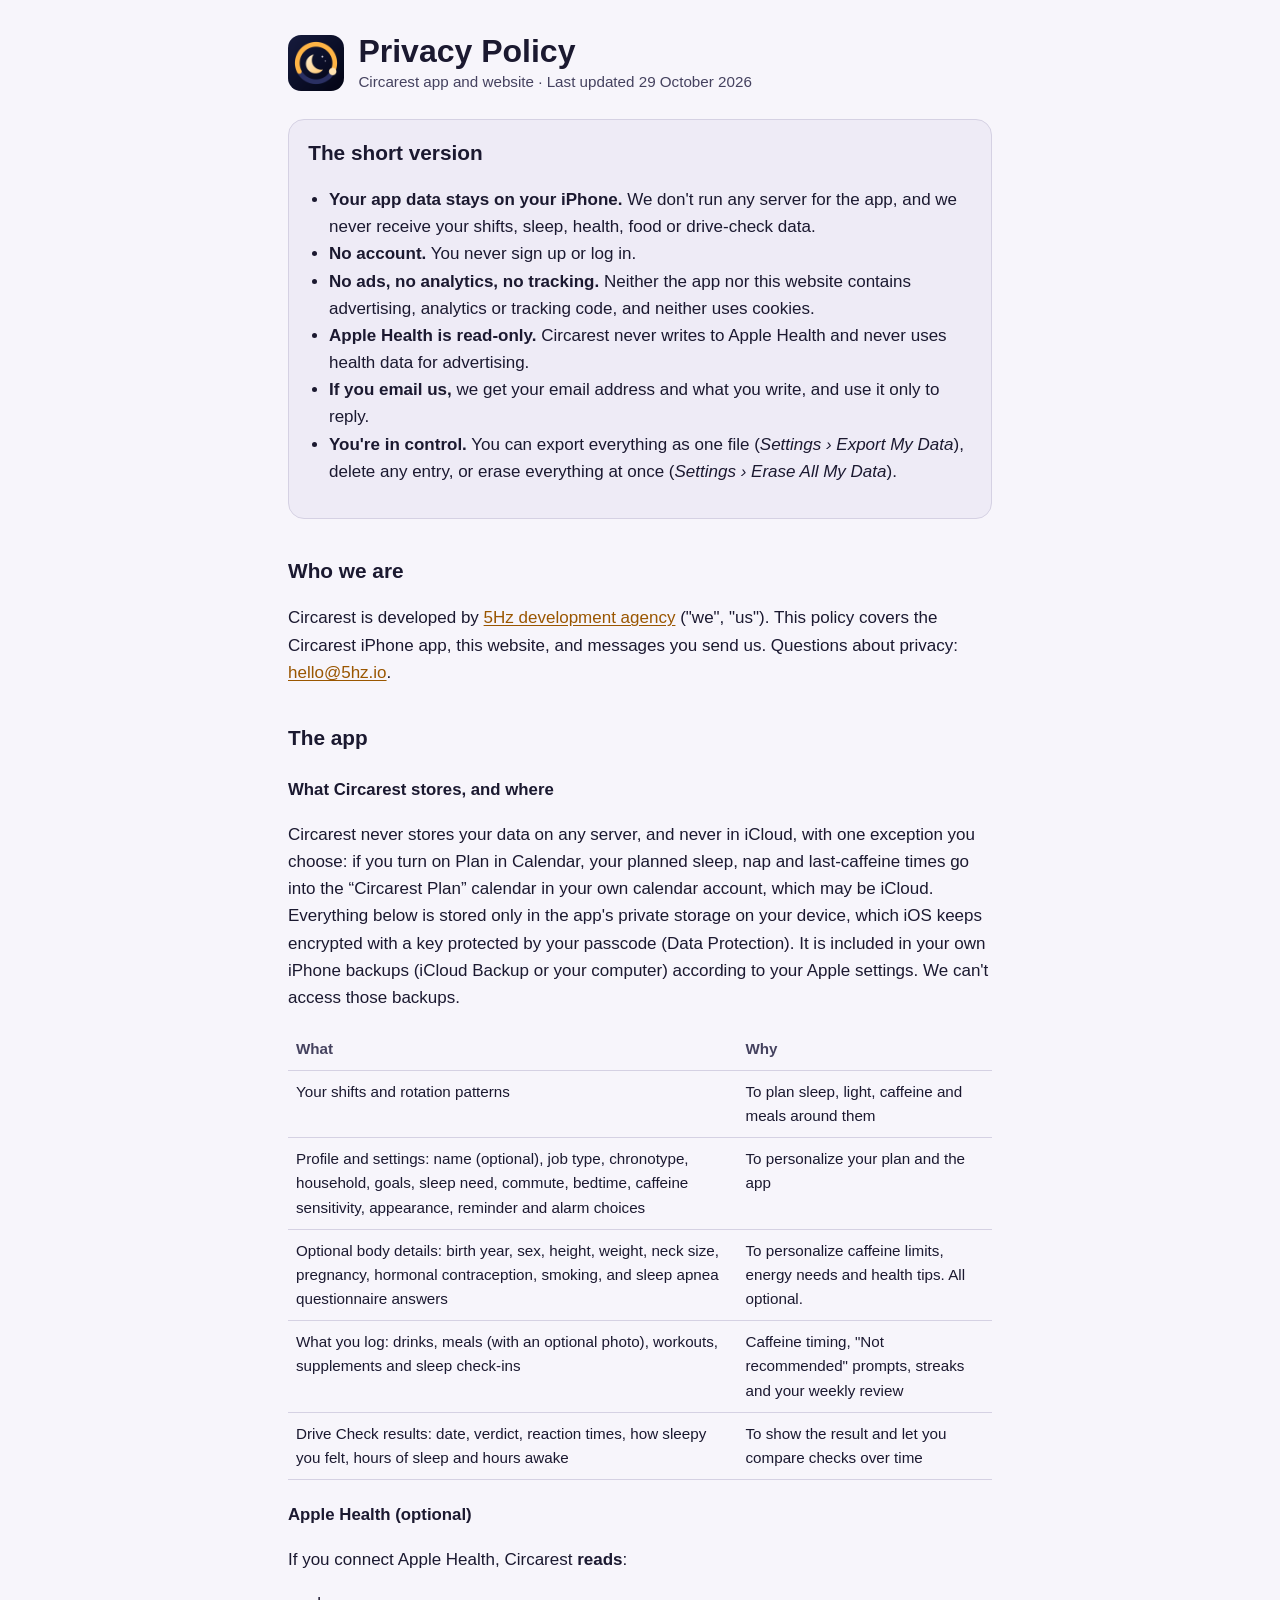
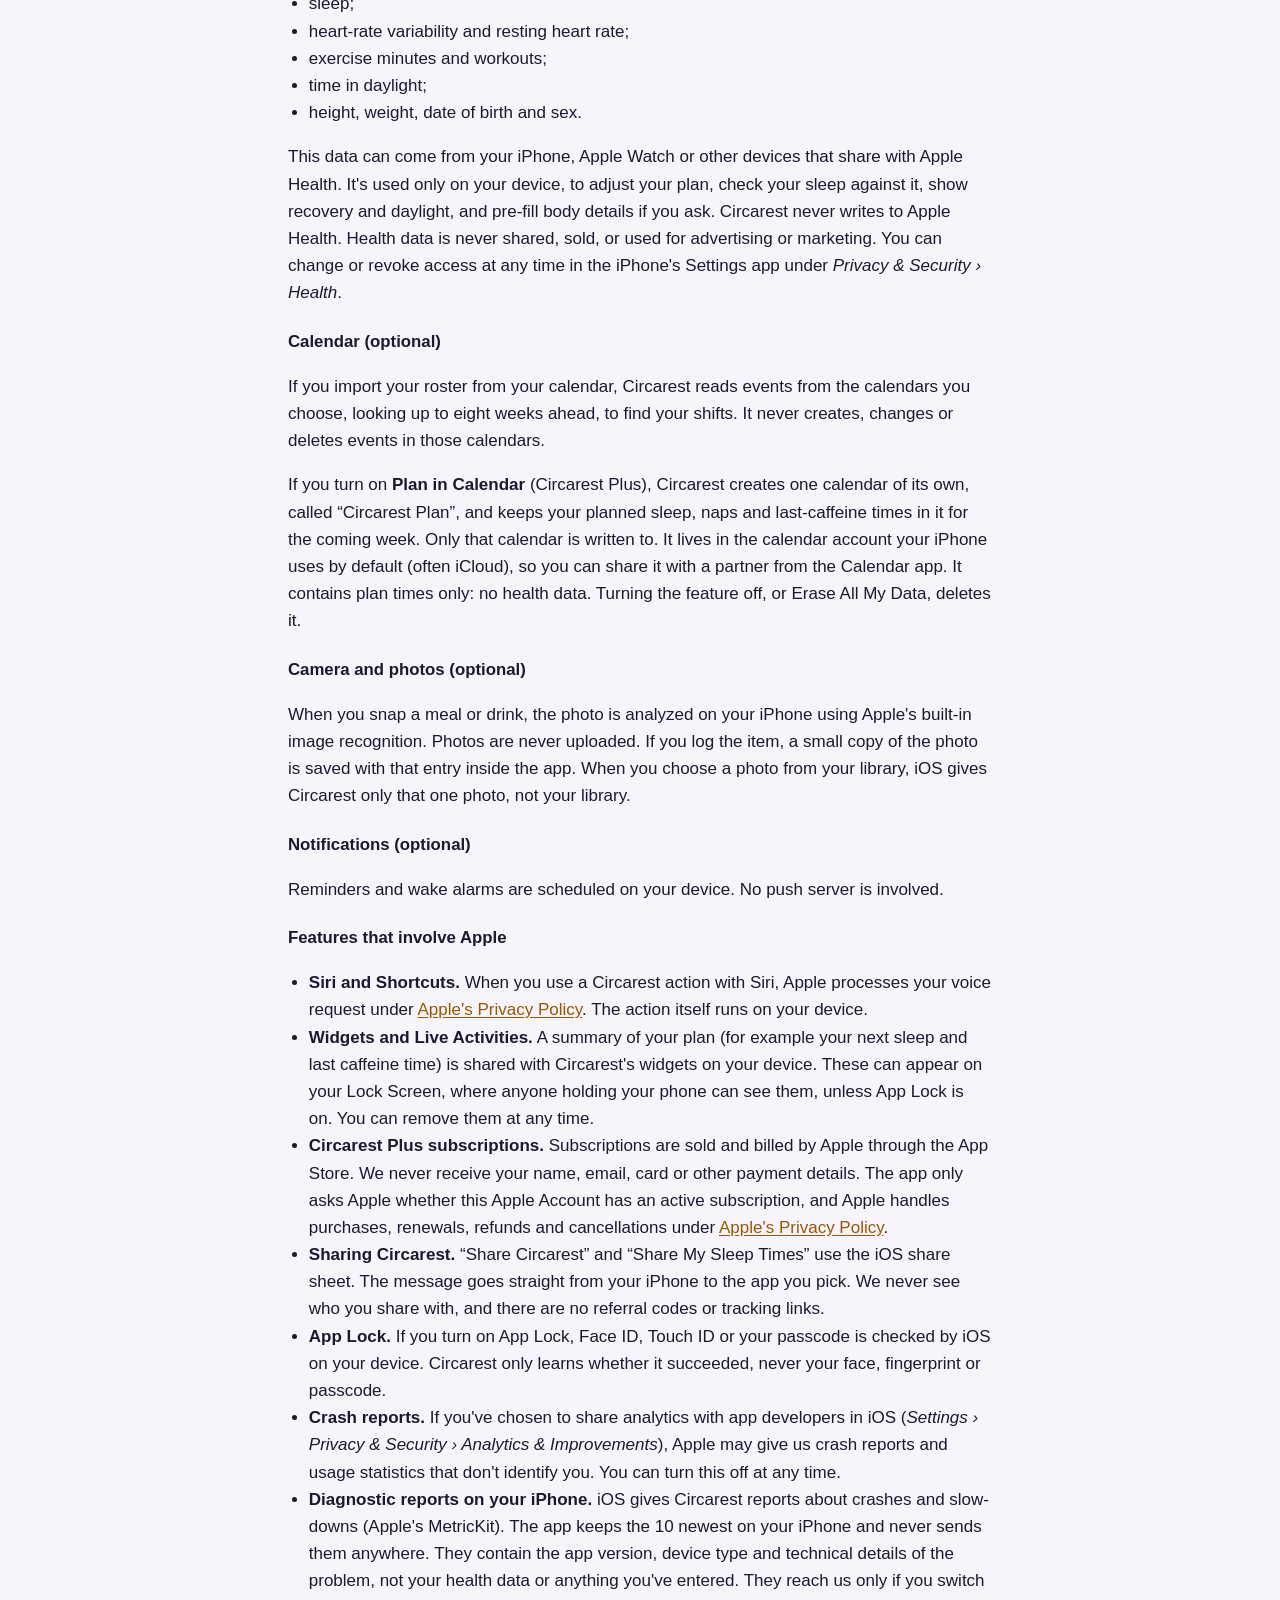
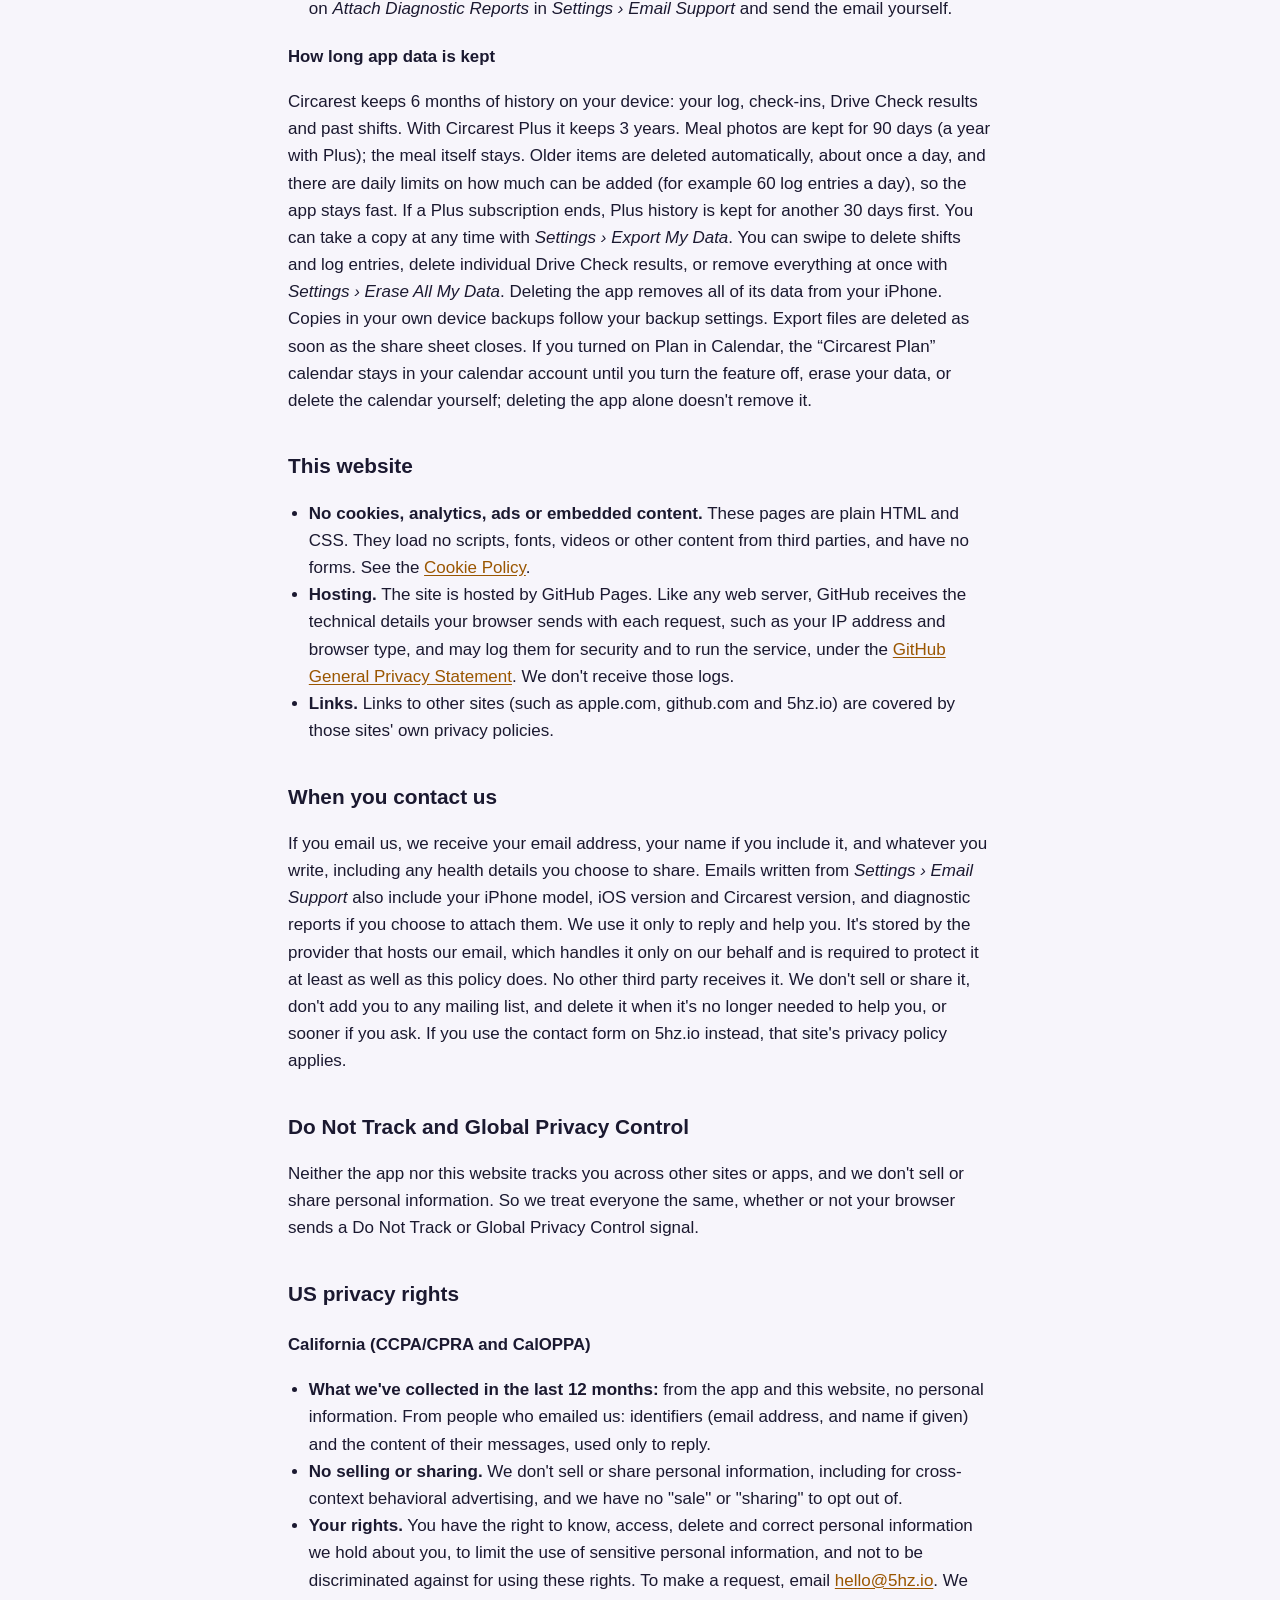
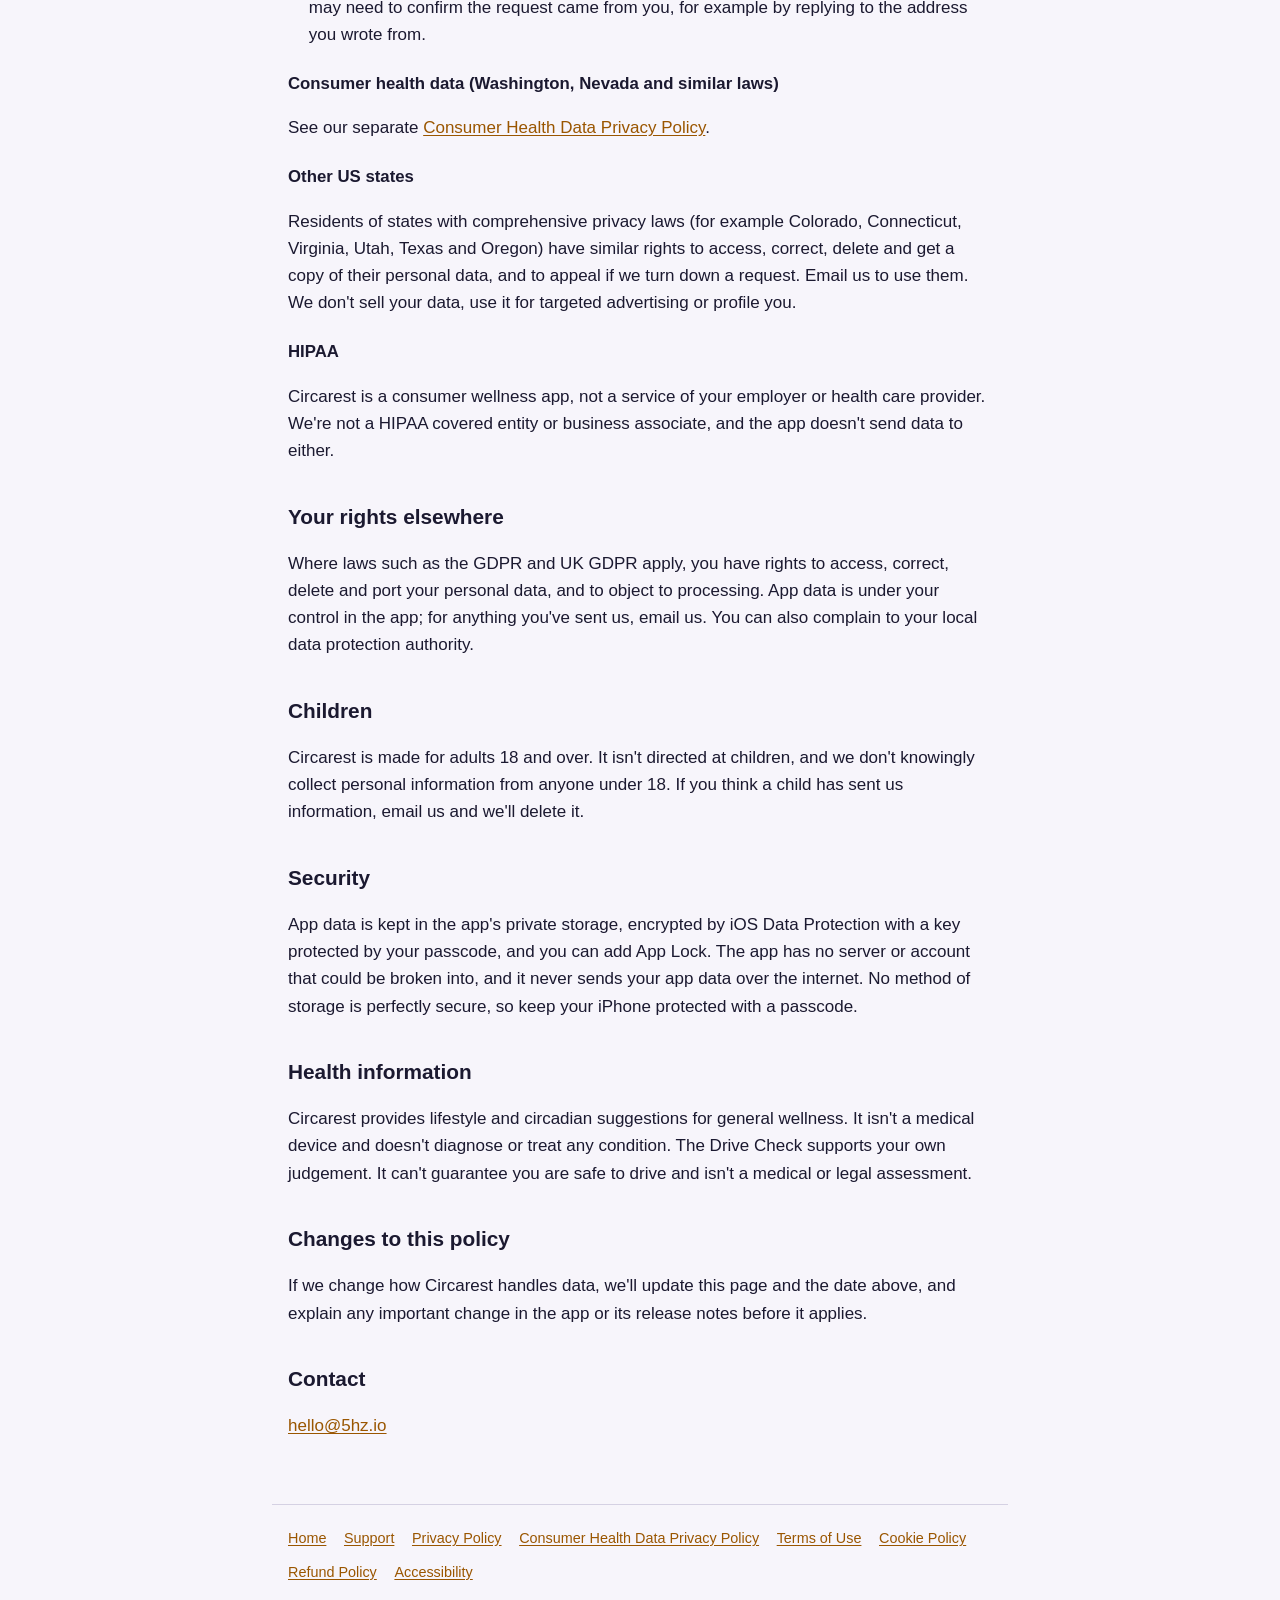
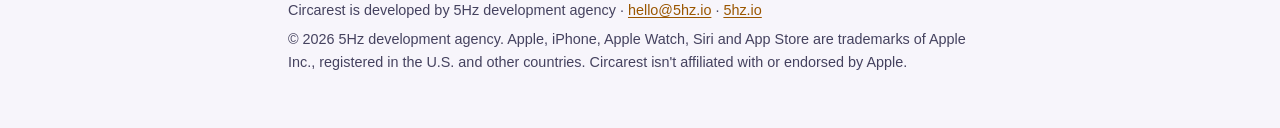
==== commit 4cffc077: "Privacy: exact Data Protection wording, email provider protection; Terms: liability limited to what " ====
--- a/privacy.html
+++ b/privacy.html
@@ -15,7 +15,7 @@
     <img src="icon.png" alt="" width="56" height="56">
     <div>
       <h1>Privacy Policy</h1>
-      <p>Circarest app and website · Last updated 28 October 2026</p>
+      <p>Circarest app and website · Last updated 29 October 2026</p>
     </div>
   </header>
 
@@ -36,7 +36,7 @@
 
   <h2>The app</h2>
   <h3>What Circarest stores, and where</h3>
-  <p>Circarest never stores your data on any server, and never in iCloud, with one exception you choose: if you turn on Plan in Calendar, your planned sleep, nap and last-caffeine times go into the “Circarest Plan” calendar in your own calendar account, which may be iCloud. Everything below is stored only in the app's private storage on your device, which iOS encrypts when your phone is locked. It is included in your own iPhone backups (iCloud Backup or your computer) according to your Apple settings. We can't access those backups.</p>
+  <p>Circarest never stores your data on any server, and never in iCloud, with one exception you choose: if you turn on Plan in Calendar, your planned sleep, nap and last-caffeine times go into the “Circarest Plan” calendar in your own calendar account, which may be iCloud. Everything below is stored only in the app's private storage on your device, which iOS keeps encrypted with a key protected by your passcode (Data Protection). It is included in your own iPhone backups (iCloud Backup or your computer) according to your Apple settings. We can't access those backups.</p>
   <table>
     <thead><tr><th scope="col">What</th><th scope="col">Why</th></tr></thead>
     <tbody>
@@ -91,7 +91,7 @@
   </ul>
 
   <h2>When you contact us</h2>
-  <p>If you email us, we receive your email address, your name if you include it, and whatever you write, including any health details you choose to share. Emails written from <em>Settings › Email Support</em> also include your iPhone model, iOS version and Circarest version, and diagnostic reports if you choose to attach them. We use it only to reply and help you. It's stored by the provider that hosts our email, on our behalf. We don't sell or share it, don't add you to any mailing list, and delete it when it's no longer needed to help you, or sooner if you ask. If you use the contact form on 5hz.io instead, that site's privacy policy applies.</p>
+  <p>If you email us, we receive your email address, your name if you include it, and whatever you write, including any health details you choose to share. Emails written from <em>Settings › Email Support</em> also include your iPhone model, iOS version and Circarest version, and diagnostic reports if you choose to attach them. We use it only to reply and help you. It's stored by the provider that hosts our email, which handles it only on our behalf and is required to protect it at least as well as this policy does. No other third party receives it. We don't sell or share it, don't add you to any mailing list, and delete it when it's no longer needed to help you, or sooner if you ask. If you use the contact form on 5hz.io instead, that site's privacy policy applies.</p>
 
   <h2>Do Not Track and Global Privacy Control</h2>
   <p>Neither the app nor this website tracks you across other sites or apps, and we don't sell or share personal information. So we treat everyone the same, whether or not your browser sends a Do Not Track or Global Privacy Control signal.</p>
@@ -120,7 +120,7 @@
   <p>Circarest is made for adults 18 and over. It isn't directed at children, and we don't knowingly collect personal information from anyone under 18. If you think a child has sent us information, email us and we'll delete it.</p>
 
   <h2>Security</h2>
-  <p>App data is kept in the app's private storage, encrypted by iOS while your iPhone is locked, and you can add App Lock. No method of storage is perfectly secure, so keep your iPhone protected with a passcode.</p>
+  <p>App data is kept in the app's private storage, encrypted by iOS Data Protection with a key protected by your passcode, and you can add App Lock. The app has no server or account that could be broken into, and it never sends your app data over the internet. No method of storage is perfectly secure, so keep your iPhone protected with a passcode.</p>
 
   <h2>Health information</h2>
   <p>Circarest provides lifestyle and circadian suggestions for general wellness. It isn't a medical device and doesn't diagnose or treat any condition. The Drive Check supports your own judgement. It can't guarantee you are safe to drive and isn't a medical or legal assessment.</p>
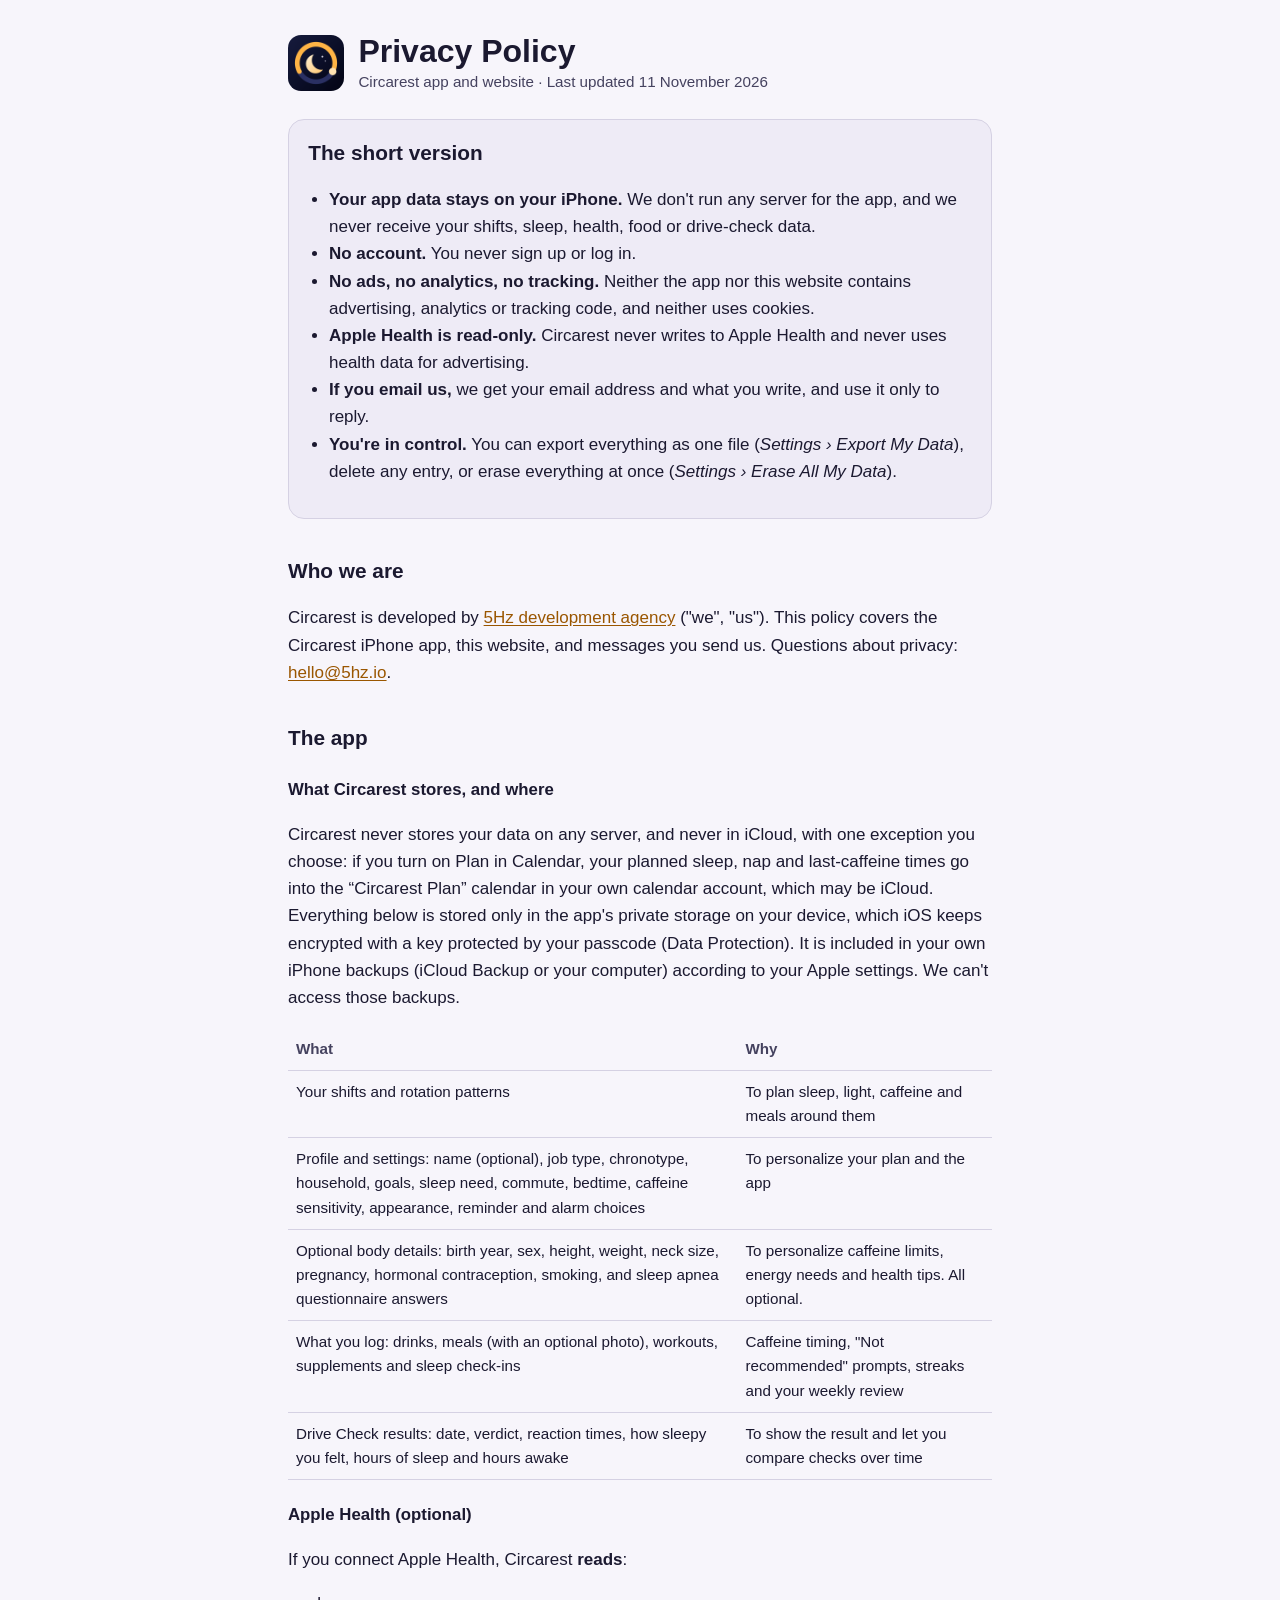
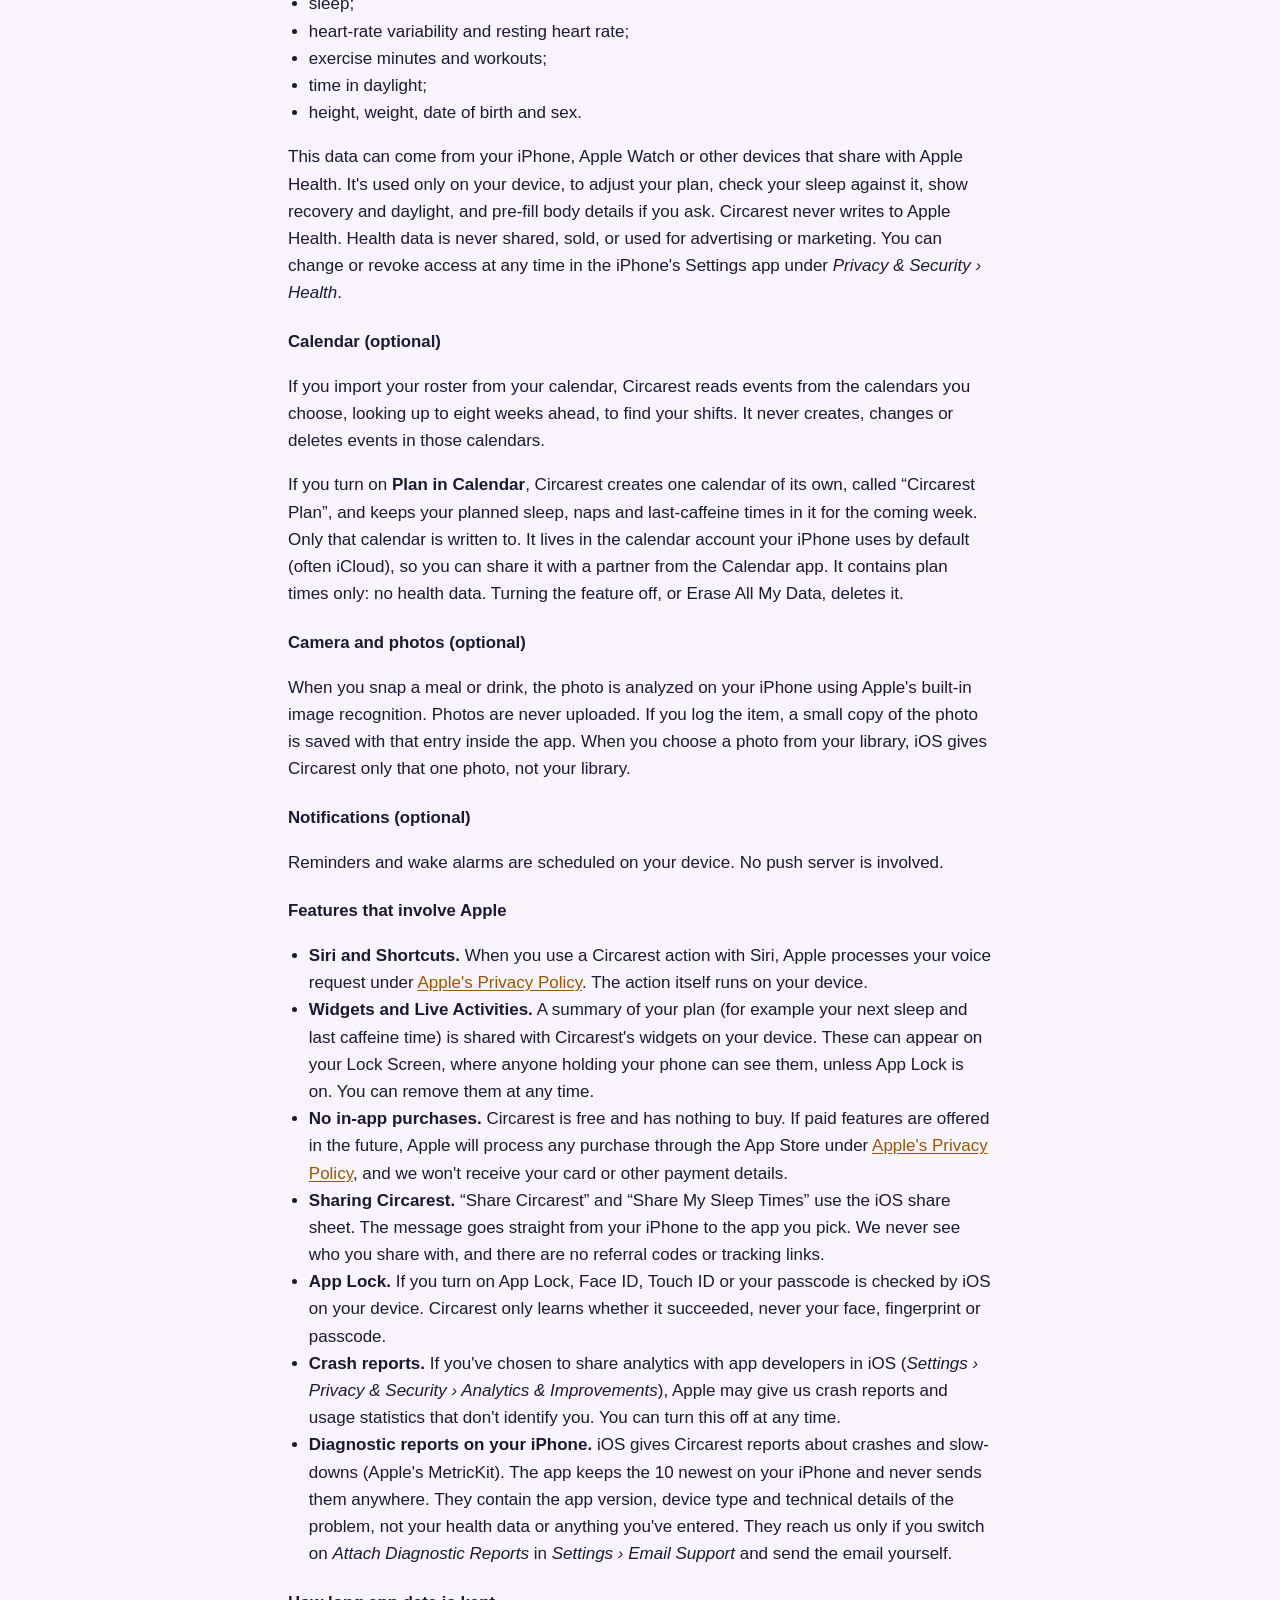
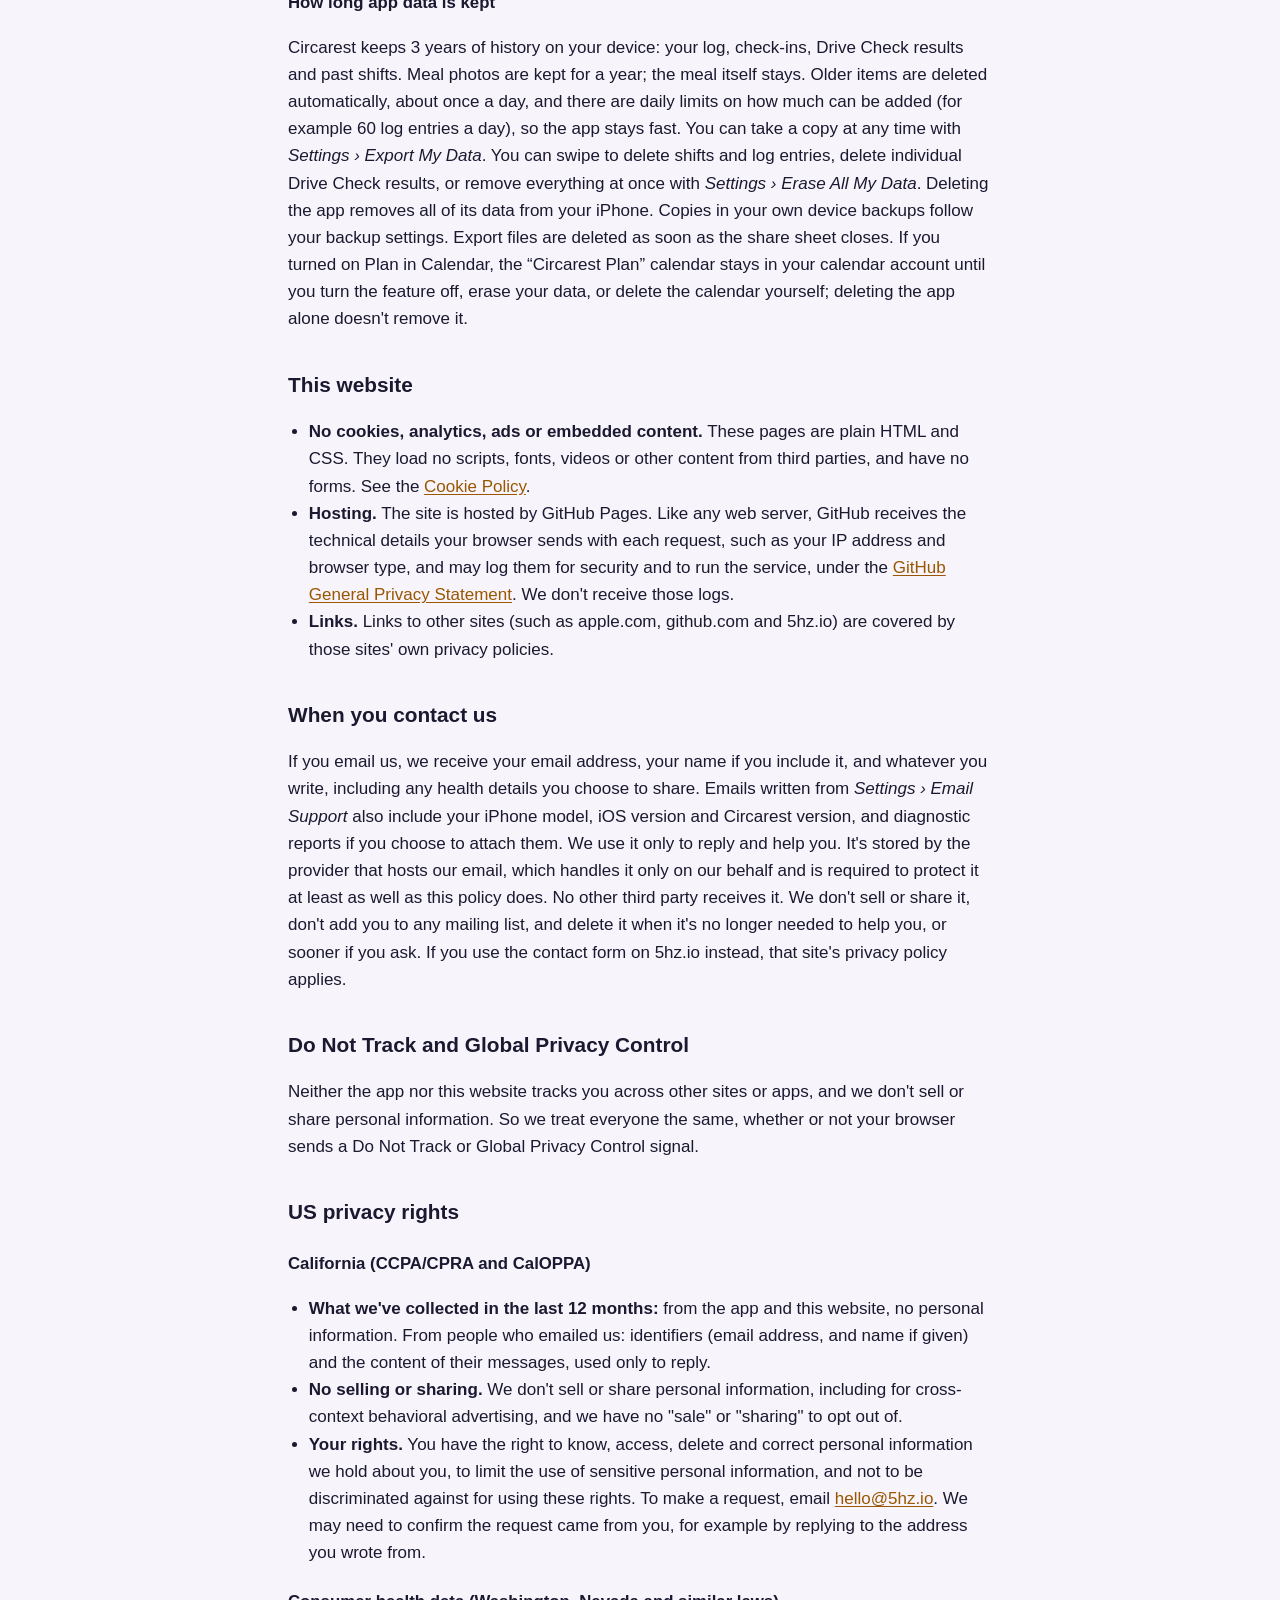
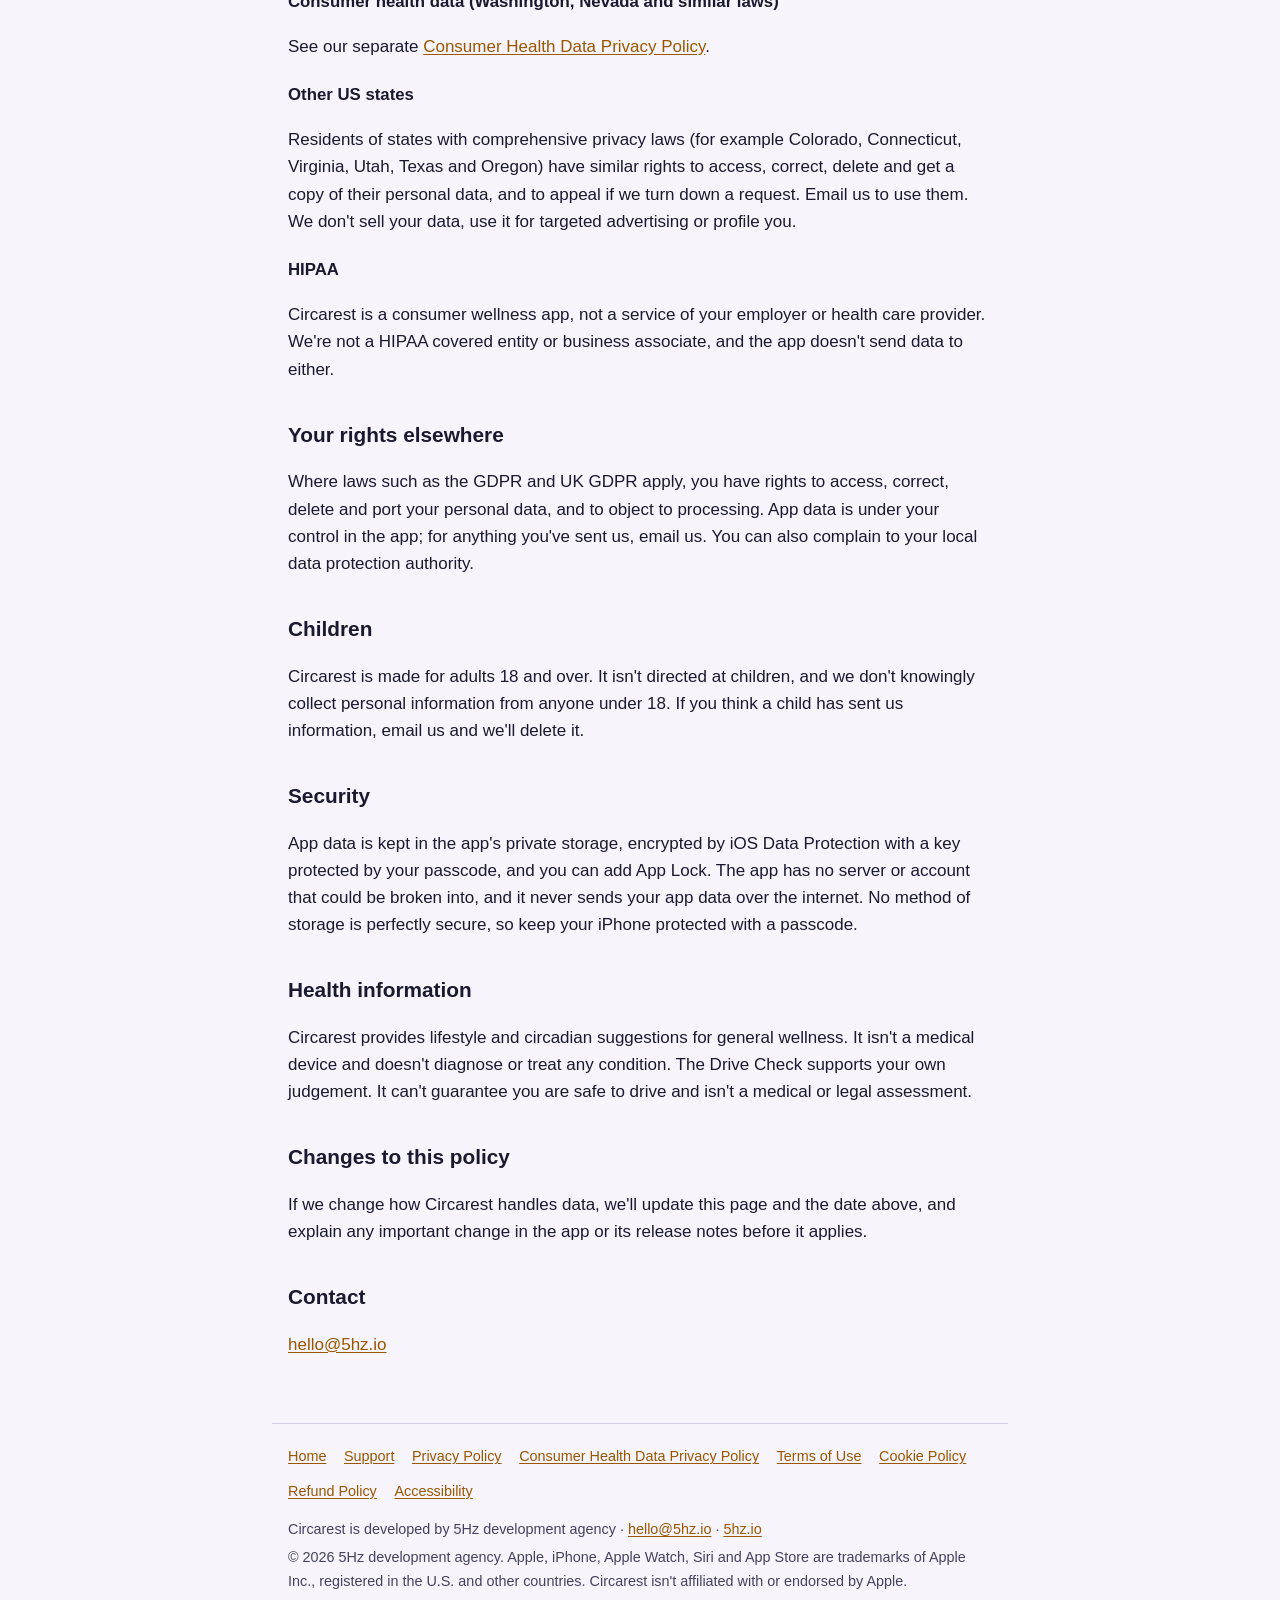
==== commit 705f9f00: "Circarest is free: no in-app purchases; future paid-features clause Co-Authored-By: Claude Opus 5.5 " ====
--- a/privacy.html
+++ b/privacy.html
@@ -15,7 +15,7 @@
     <img src="icon.png" alt="" width="56" height="56">
     <div>
       <h1>Privacy Policy</h1>
-      <p>Circarest app and website · Last updated 29 October 2026</p>
+      <p>Circarest app and website · Last updated 11 November 2026</p>
     </div>
   </header>
 
@@ -61,7 +61,7 @@
 
   <h3>Calendar (optional)</h3>
   <p>If you import your roster from your calendar, Circarest reads events from the calendars you choose, looking up to eight weeks ahead, to find your shifts. It never creates, changes or deletes events in those calendars.</p>
-  <p>If you turn on <strong>Plan in Calendar</strong> (Circarest Plus), Circarest creates one calendar of its own, called “Circarest Plan”, and keeps your planned sleep, naps and last-caffeine times in it for the coming week. Only that calendar is written to. It lives in the calendar account your iPhone uses by default (often iCloud), so you can share it with a partner from the Calendar app. It contains plan times only: no health data. Turning the feature off, or Erase All My Data, deletes it.</p>
+  <p>If you turn on <strong>Plan in Calendar</strong>, Circarest creates one calendar of its own, called “Circarest Plan”, and keeps your planned sleep, naps and last-caffeine times in it for the coming week. Only that calendar is written to. It lives in the calendar account your iPhone uses by default (often iCloud), so you can share it with a partner from the Calendar app. It contains plan times only: no health data. Turning the feature off, or Erase All My Data, deletes it.</p>
 
   <h3>Camera and photos (optional)</h3>
   <p>When you snap a meal or drink, the photo is analyzed on your iPhone using Apple's built-in image recognition. Photos are never uploaded. If you log the item, a small copy of the photo is saved with that entry inside the app. When you choose a photo from your library, iOS gives Circarest only that one photo, not your library.</p>
@@ -73,7 +73,7 @@
   <ul>
     <li><strong>Siri and Shortcuts.</strong> When you use a Circarest action with Siri, Apple processes your voice request under <a href="https://www.apple.com/legal/privacy/">Apple's Privacy Policy</a>. The action itself runs on your device.</li>
     <li><strong>Widgets and Live Activities.</strong> A summary of your plan (for example your next sleep and last caffeine time) is shared with Circarest's widgets on your device. These can appear on your Lock Screen, where anyone holding your phone can see them, unless App Lock is on. You can remove them at any time.</li>
-    <li><strong>Circarest Plus subscriptions.</strong> Subscriptions are sold and billed by Apple through the App Store. We never receive your name, email, card or other payment details. The app only asks Apple whether this Apple Account has an active subscription, and Apple handles purchases, renewals, refunds and cancellations under <a href="https://www.apple.com/legal/privacy/">Apple's Privacy Policy</a>.</li>
+    <li><strong>No in-app purchases.</strong> Circarest is free and has nothing to buy. If paid features are offered in the future, Apple will process any purchase through the App Store under <a href="https://www.apple.com/legal/privacy/">Apple's Privacy Policy</a>, and we won't receive your card or other payment details.</li>
     <li><strong>Sharing Circarest.</strong> “Share Circarest” and “Share My Sleep Times” use the iOS share sheet. The message goes straight from your iPhone to the app you pick. We never see who you share with, and there are no referral codes or tracking links.</li>
     <li><strong>App Lock.</strong> If you turn on App Lock, Face ID, Touch ID or your passcode is checked by iOS on your device. Circarest only learns whether it succeeded, never your face, fingerprint or passcode.</li>
     <li><strong>Crash reports.</strong> If you've chosen to share analytics with app developers in iOS (<em>Settings › Privacy &amp; Security › Analytics &amp; Improvements</em>), Apple may give us crash reports and usage statistics that don't identify you. You can turn this off at any time.</li>
@@ -81,7 +81,7 @@
   </ul>
 
   <h3>How long app data is kept</h3>
-  <p>Circarest keeps 6 months of history on your device: your log, check-ins, Drive Check results and past shifts. With Circarest Plus it keeps 3 years. Meal photos are kept for 90 days (a year with Plus); the meal itself stays. Older items are deleted automatically, about once a day, and there are daily limits on how much can be added (for example 60 log entries a day), so the app stays fast. If a Plus subscription ends, Plus history is kept for another 30 days first. You can take a copy at any time with <em>Settings › Export My Data</em>. You can swipe to delete shifts and log entries, delete individual Drive Check results, or remove everything at once with <em>Settings › Erase All My Data</em>. Deleting the app removes all of its data from your iPhone. Copies in your own device backups follow your backup settings. Export files are deleted as soon as the share sheet closes. If you turned on Plan in Calendar, the “Circarest Plan” calendar stays in your calendar account until you turn the feature off, erase your data, or delete the calendar yourself; deleting the app alone doesn't remove it.</p>
+  <p>Circarest keeps 3 years of history on your device: your log, check-ins, Drive Check results and past shifts. Meal photos are kept for a year; the meal itself stays. Older items are deleted automatically, about once a day, and there are daily limits on how much can be added (for example 60 log entries a day), so the app stays fast. You can take a copy at any time with <em>Settings › Export My Data</em>. You can swipe to delete shifts and log entries, delete individual Drive Check results, or remove everything at once with <em>Settings › Erase All My Data</em>. Deleting the app removes all of its data from your iPhone. Copies in your own device backups follow your backup settings. Export files are deleted as soon as the share sheet closes. If you turned on Plan in Calendar, the “Circarest Plan” calendar stays in your calendar account until you turn the feature off, erase your data, or delete the calendar yourself; deleting the app alone doesn't remove it.</p>
 
   <h2>This website</h2>
   <ul>
